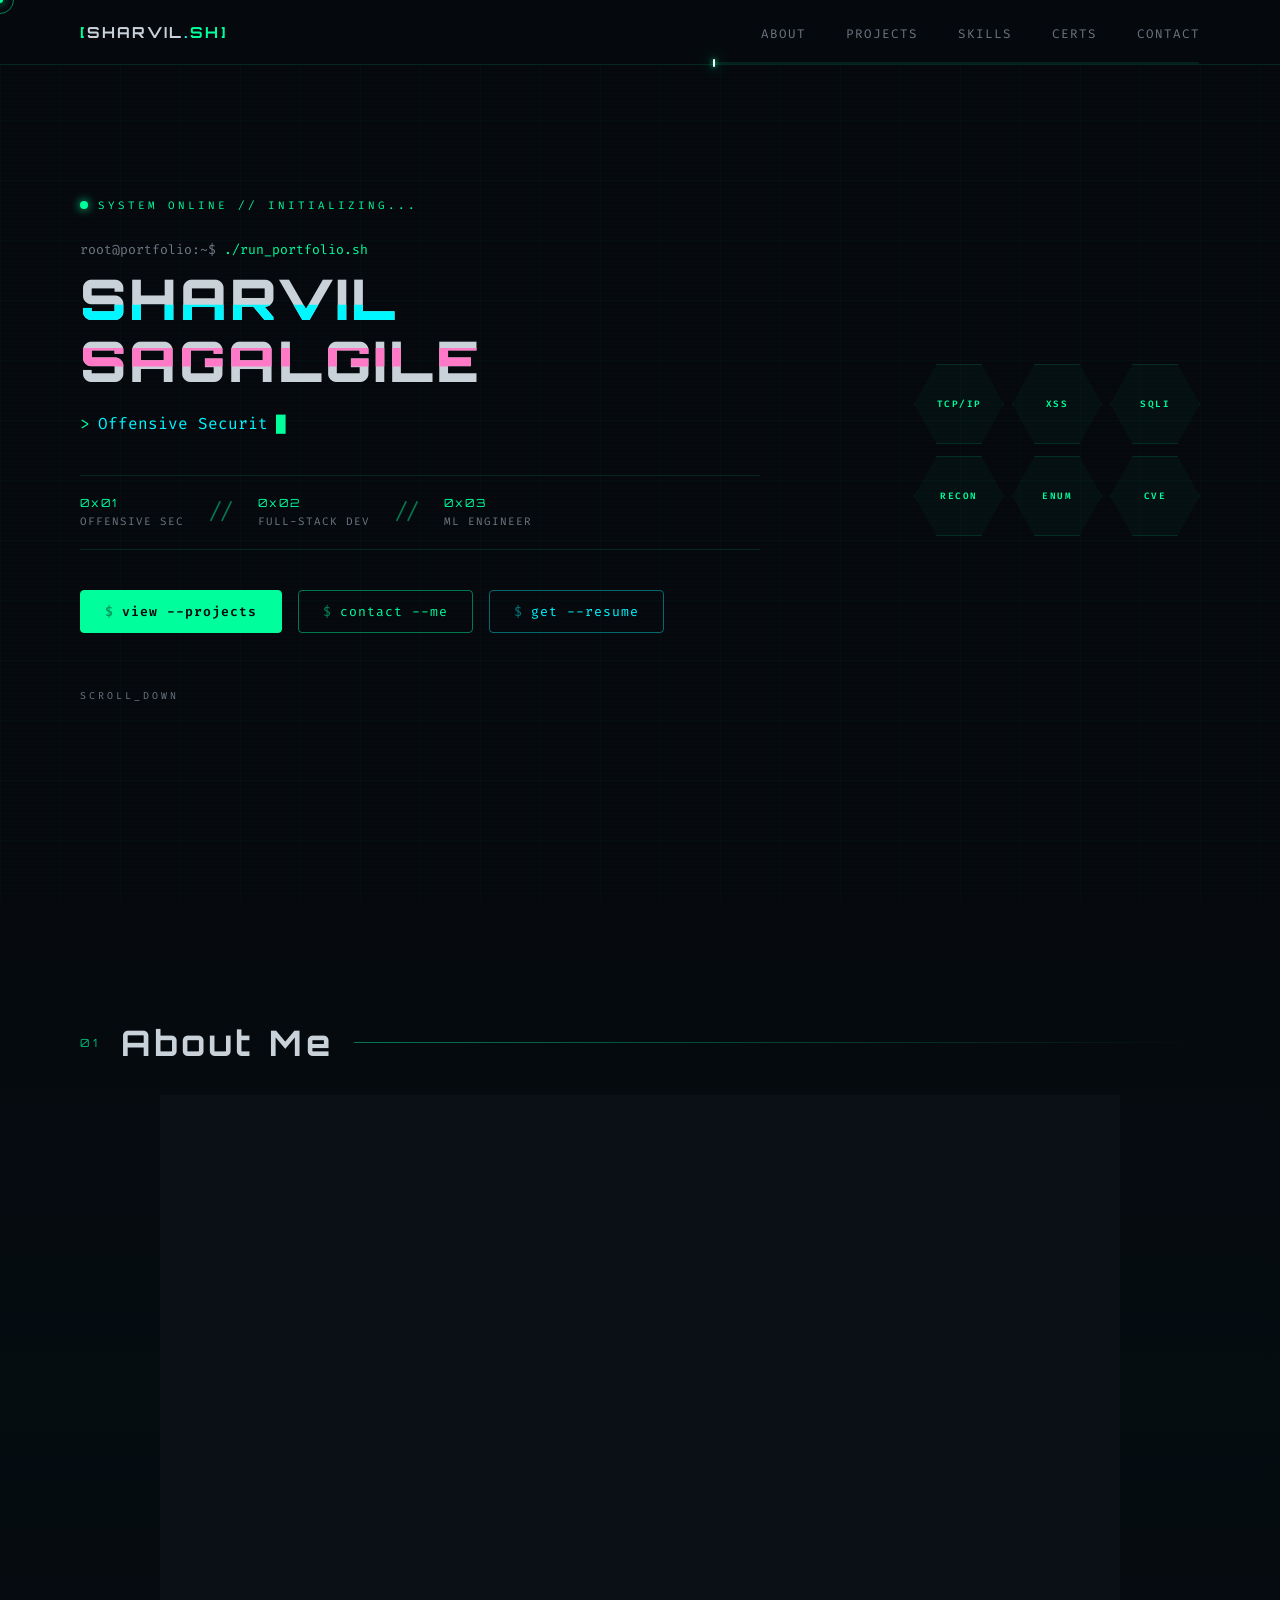
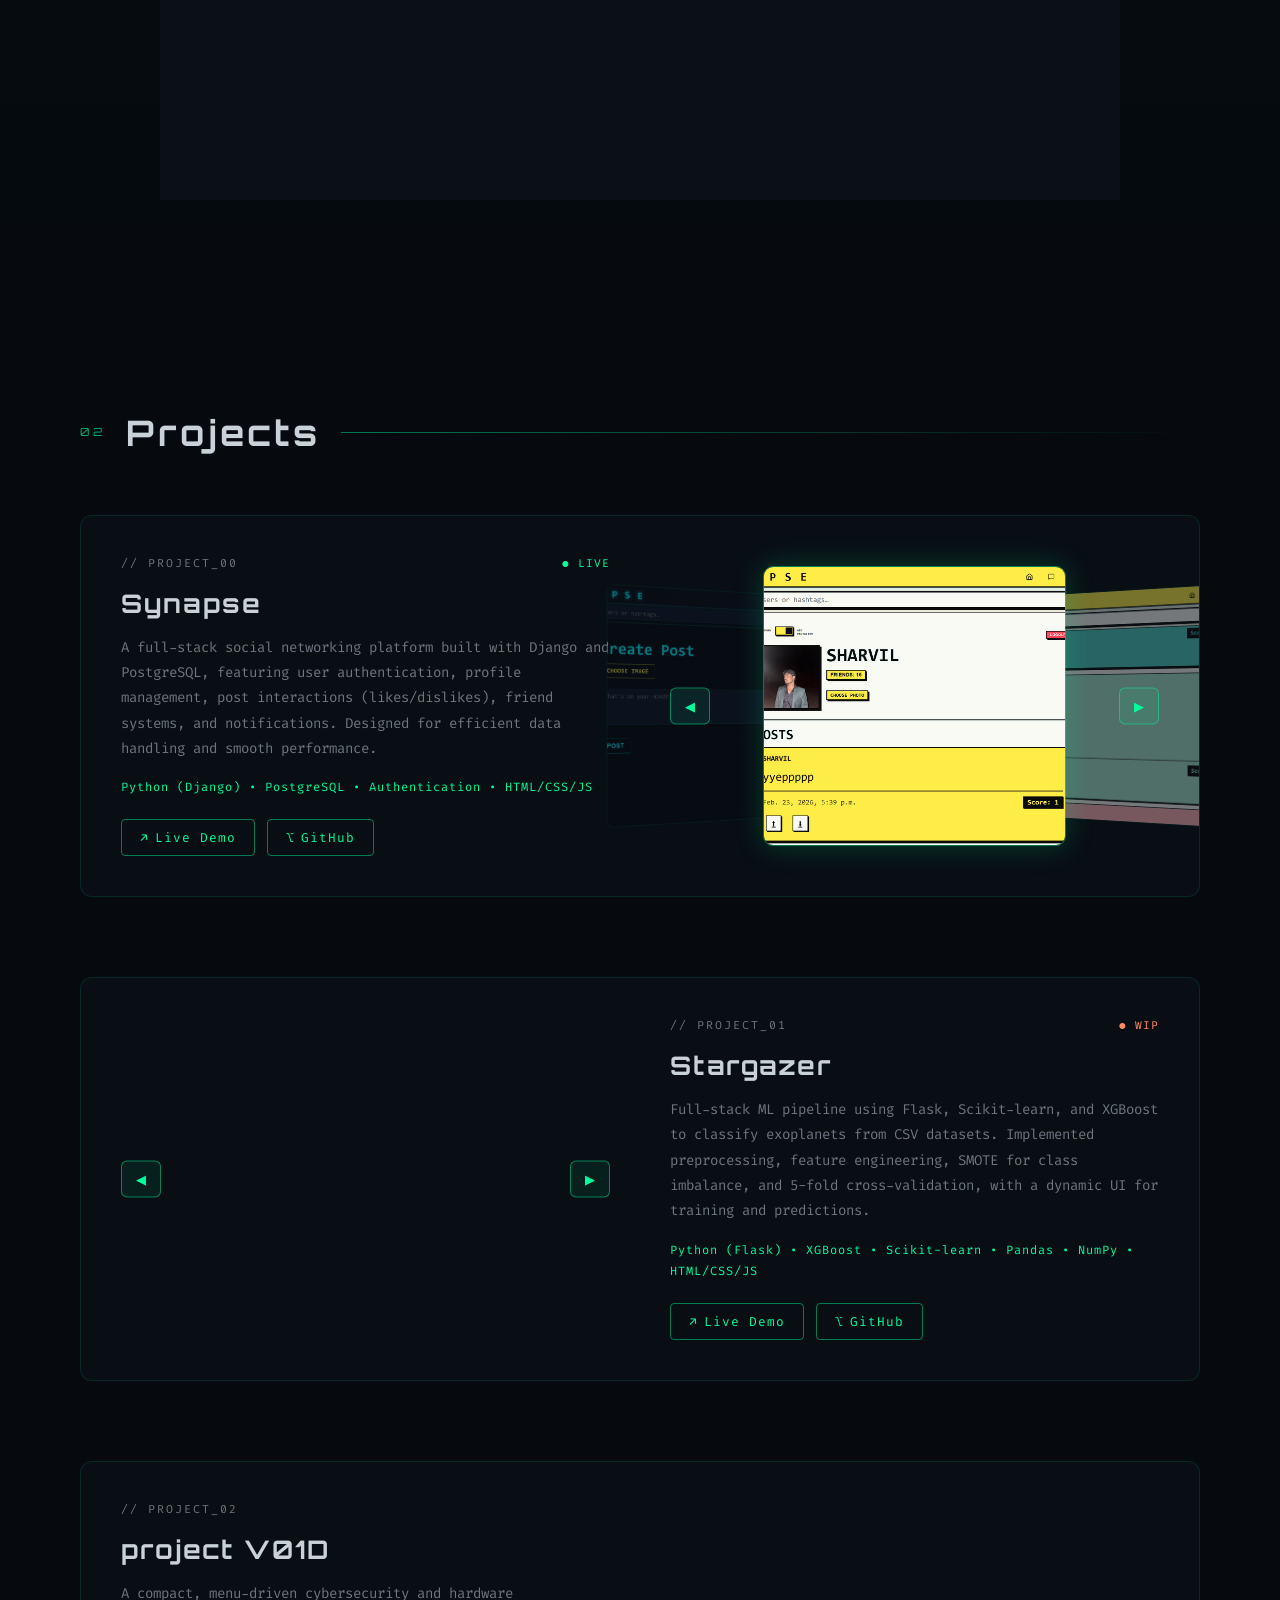
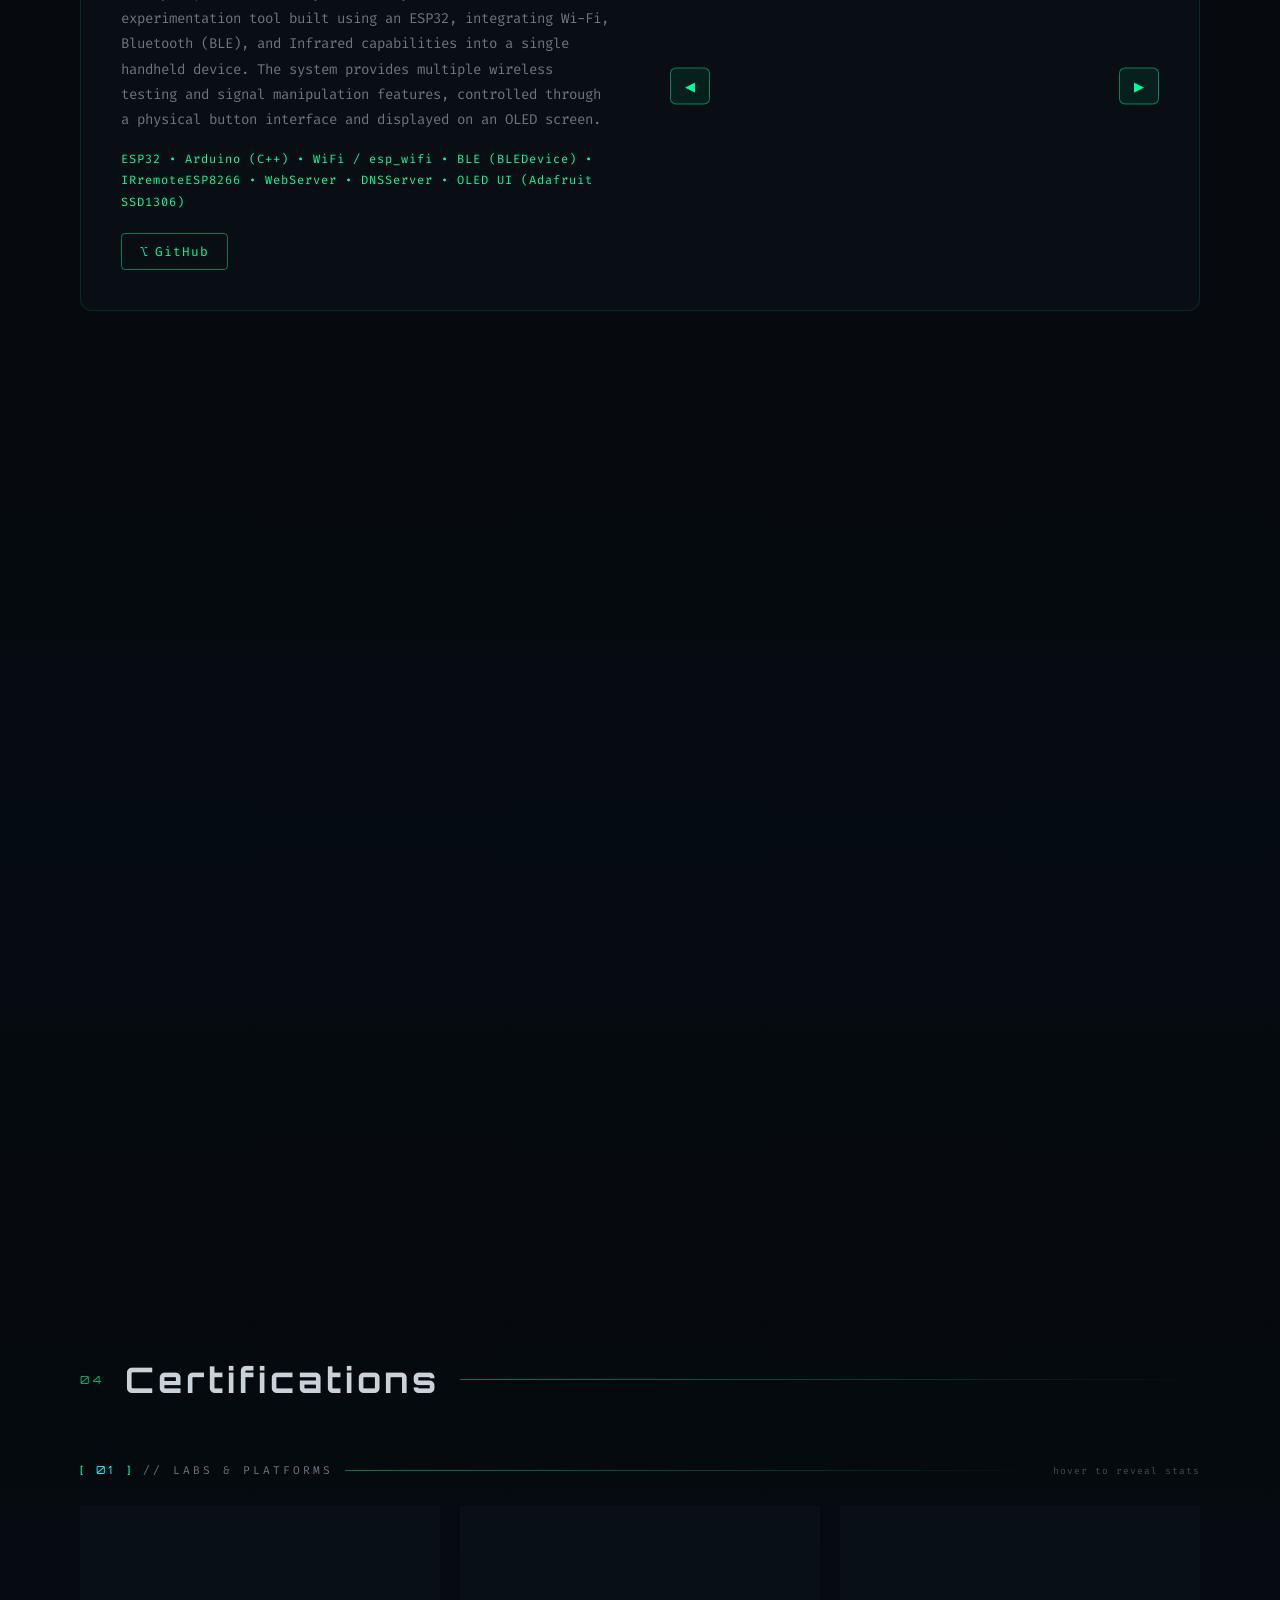
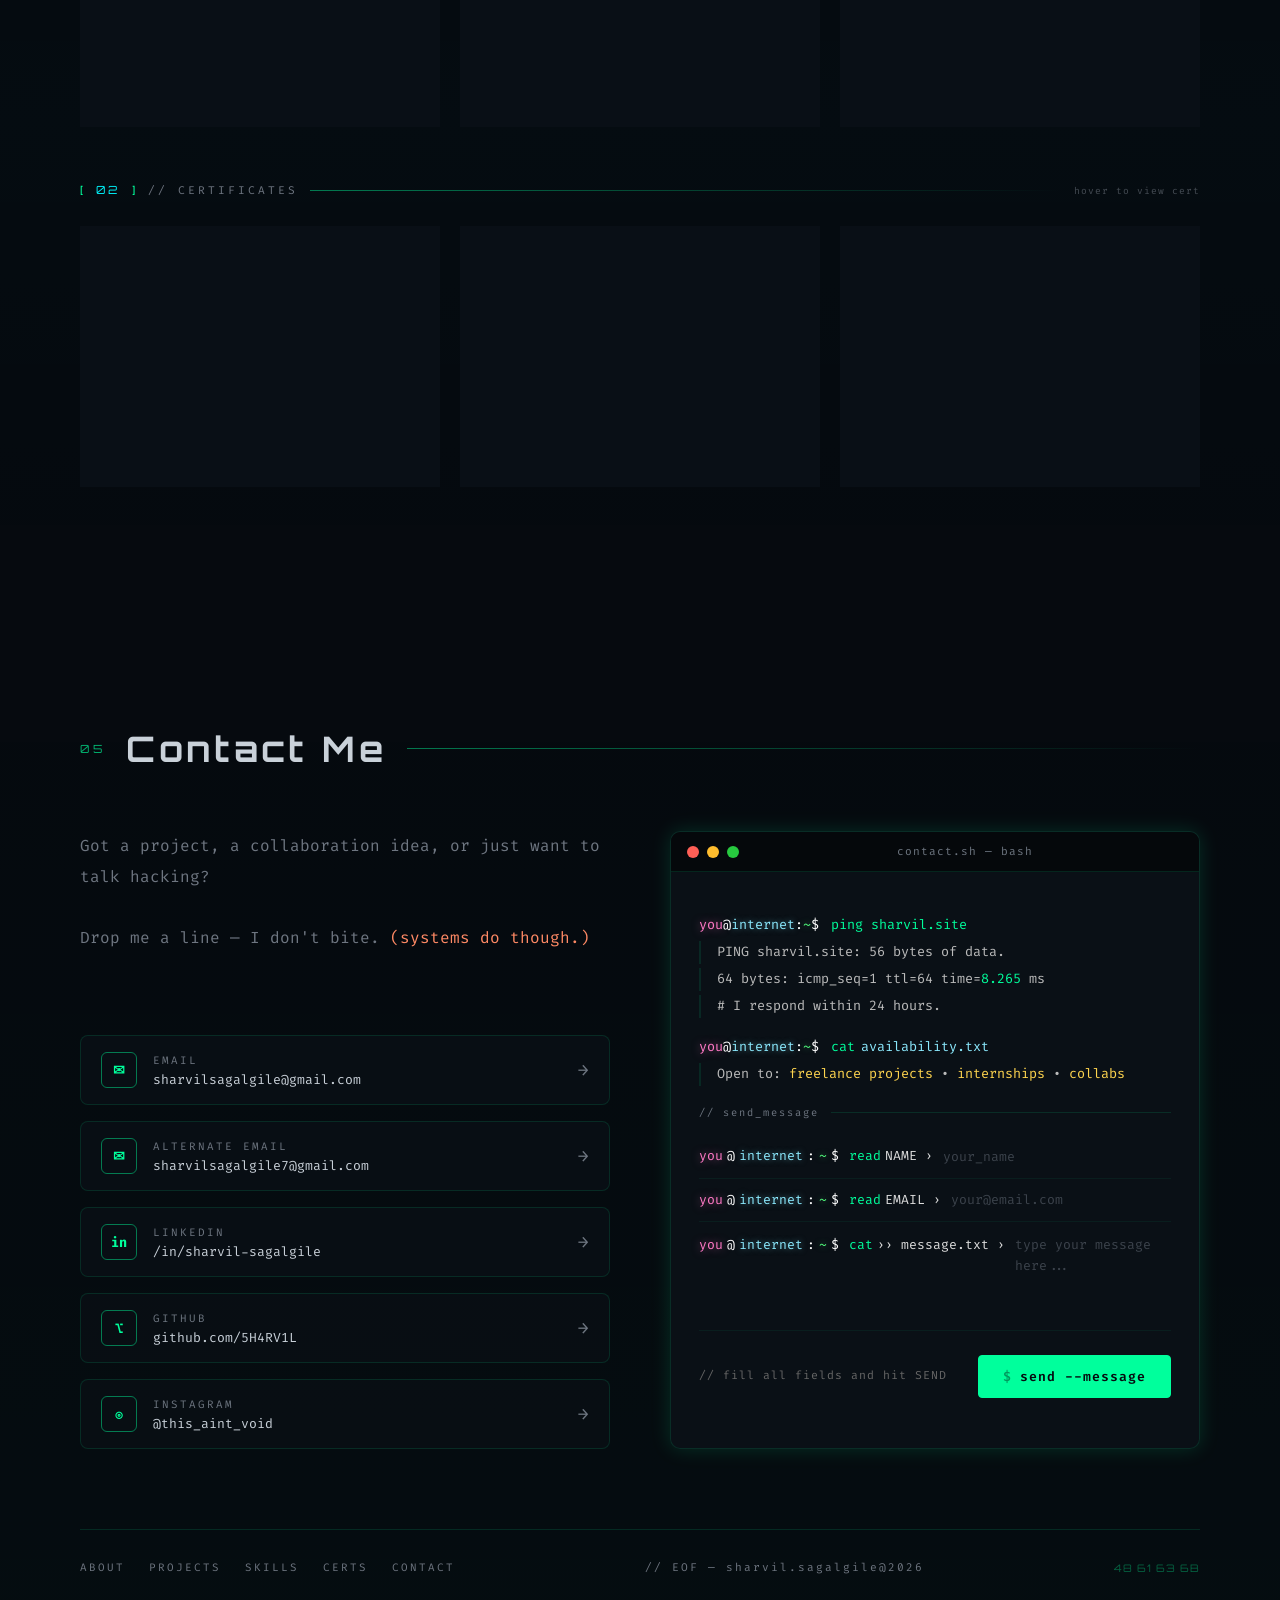
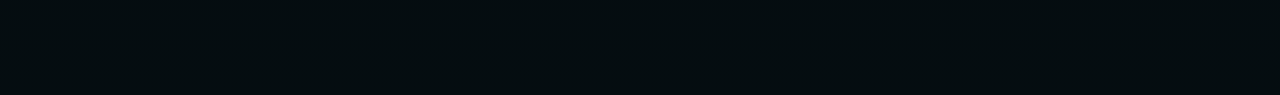
==== portfolio.html @ a2c585f7 "Add files via upload" ====
<!DOCTYPE html>
<html lang="en">
<head>
    <meta charset="UTF-8">
    <meta name="viewport" content="width=device-width, initial-scale=1.0">

    <!-- SEO -->
    <title>Sharvil Sagalgile | Offensive Security & Full-Stack Developer</title>
    <meta name="description" content="Sharvil Sagalgile — offensive security learner, full-stack developer and ML engineer. Open to freelance projects, internships and collaborations.">

    <!-- Open Graph -->
    <meta property="og:type"        content="website">
    <meta property="og:url"         content="https://sharvil.site/">
    <meta property="og:title"       content="Sharvil Sagalgile | Offensive Security & Full-Stack Developer">
    <meta property="og:description" content="Sharvil Sagalgile — offensive security learner, full-stack developer and ML engineer. Open to freelance projects, internships and collaborations.">
    <meta property="og:image"       content="https://sharvil.site/og-preview.png">

    <!-- Twitter Card -->
    <meta name="twitter:card"        content="summary_large_image">
    <meta name="twitter:title"       content="Sharvil Sagalgile | Offensive Security & Full-Stack Developer">
    <meta name="twitter:description" content="Offensive security learner, full-stack developer and ML engineer.">
    <meta name="twitter:image"       content="https://sharvil.site/og-preview.png">

    <!-- Favicon -->
    <link rel="icon" type="image/svg+xml" href="data:image/svg+xml,%3Csvg xmlns='http://www.w3.org/2000/svg' viewBox='0 0 32 32'%3E%3Crect width='32' height='32' rx='5' fill='%23060a0f'/%3E%3Ctext x='3' y='23' font-family='monospace' font-size='18' fill='%2300ff9c'%3E%3E_%3C/text%3E%3C/svg%3E">

    <link rel="preconnect" href="https://fonts.googleapis.com">
    <link rel="preconnect" href="https://fonts.gstatic.com" crossorigin>
    <link href="https://fonts.googleapis.com/css2?family=Fira+Code:wght@300;400;500;600;700&family=Share+Tech+Mono&family=Orbitron:wght@400;700;900&display=swap" rel="stylesheet">
    <link rel="stylesheet" href="style.css">
    <script src="main.js" defer></script>
</head>
<body>

    <div class="scanlines"></div>
    <canvas id="matrix-canvas"></canvas>
    <div class="cursor-dot"></div>
    <div class="cursor-ring"></div>

    <!-- Back to top -->
    <button class="back-to-top" id="back-to-top" aria-label="Back to top">↑</button>

    <!-- Hex tooltip overlay -->
    <div class="hex-tooltip" id="hex-tooltip">
        <span class="ht-label" id="ht-label"></span>
        <span class="ht-desc"  id="ht-desc"></span>
    </div>

    <nav id="navbar">
        <div class="nav-inner">
            <a href="#home" class="logo">
                <span class="logo-bracket">[</span>
                <span class="logo-name">SHARVIL</span>
                <span class="logo-dot">.</span>
                <span class="logo-surname">SH</span>
                <span class="logo-bracket">]</span>
            </a>
            <button class="burger" id="burger" aria-label="Menu">
                <span></span><span></span><span></span>
            </button>
            <ul class="nav-links" id="nav-links">
                <li><a href="#about"    data-text="About"    data-section="about">About</a></li>
                <li><a href="#projects" data-text="Projects" data-section="projects">Projects</a></li>
                <li><a href="#skills"   data-text="Skills"   data-section="skills">Skills</a></li>
                <li><a href="#certs"    data-text="Certs"    data-section="certs">Certs</a></li>
                <li><a href="#contact"  data-text="Contact"  data-section="contact">Contact</a></li>
            </ul>
        </div>
        <div class="nav-progress" id="nav-progress">
            <div class="nav-progress-fill" id="nav-progress-fill"></div>
        </div>
    </nav>

    <section id="home">
        <div class="hero-content">

            <div class="hero-status">
                <span class="status-dot"></span>
                <span class="status-text">SYSTEM ONLINE // INITIALIZING...</span>
            </div>

            <div class="hero-title-wrapper">
                <p class="hero-pre">root@portfolio:~$ <span class="typed-cmd" id="typed-cmd"></span></p>
                <h1 class="hero-name glitch" data-text="SHARVIL SAGALGILE">SHARVIL SAGALGILE</h1>
                <div class="hero-roles">
                    <span class="role-prefix">></span>
                    <span class="role-text" id="role-text"></span>
                    <span class="role-cursor">█</span>
                </div>
            </div>

            <div class="hero-stats">
                <div class="stat">
                    <span class="stat-val">0x01</span>
                    <span class="stat-label">Offensive Sec</span>
                </div>
                <div class="stat-sep">//</div>
                <div class="stat">
                    <span class="stat-val">0x02</span>
                    <span class="stat-label">Full-Stack Dev</span>
                </div>
                <div class="stat-sep">//</div>
                <div class="stat">
                    <span class="stat-val">0x03</span>
                    <span class="stat-label">ML Engineer</span>
                </div>
            </div>

            <div class="hero-cta">
                <a href="#projects" class="btn-primary">
                    <span class="btn-prefix">$</span> view --projects
                </a>
                <a href="#contact" class="btn-secondary">
                    <span class="btn-prefix">$</span> contact --me
                </a>
                <a href="./sharvil_resume.pdf" download class="btn-download" aria-label="Download Resume">
                    <span class="btn-prefix">$</span> get --resume
                </a>
            </div>

            <div class="hero-scroll">
                <span>scroll_down</span>
                <div class="scroll-line"></div>
            </div>
        </div>

        <div class="hex-decoration">
            <div class="hex-item h1" data-hex="h1"><span>TCP/IP</span></div>
            <div class="hex-item h2" data-hex="h2"><span>XSS</span></div>
            <div class="hex-item h3" data-hex="h3"><span>SQLi</span></div>
            <div class="hex-item h4" data-hex="h4"><span>RECON</span></div>
            <div class="hex-item h5" data-hex="h5"><span>ENUM</span></div>
            <div class="hex-item h6" data-hex="h6"><span>CVE</span></div>
        </div>
    </section>

    <section id="about">
        <div class="section-header">
            <span class="section-num">01</span>
            <h2>About Me</h2>
            <div class="section-line"></div>
        </div>

        <div class="terminal">
            <div class="terminal-header">
                <span class="dot red"></span>
                <span class="dot yellow"></span>
                <span class="dot green"></span>
                <span class="terminal-title">sharvil@portfolio — bash — 80x24</span>
            </div>

            <div class="terminal-body">

                <div class="t-line">
                    <span class="prompt"><span class="user">sharvil</span><span class="at">@</span><span class="host">portfolio</span><span class="colon">:</span><span class="path">~</span><span class="symbol">$</span></span>
                    <span class="cmd">whoami</span>
                </div>
                <p class="output">
                    <span class="accent">Offensive security student</span> •
                    <span class="accent">Pentesting learner</span> •
                    <span class="accent">Freelance developer</span>
                </p>

                <div class="t-line">
                    <span class="prompt"><span class="user">sharvil</span><span class="at">@</span><span class="host">portfolio</span><span class="colon">:</span><span class="path">~</span><span class="symbol">$</span></span>
                    <span class="cmd">cat</span> <span class="file">mindset.txt</span>
                </div>
                <p class="output">
                    I don't just build systems — I <span class="accent">break them down</span> to understand how they really work.
                    <span class="dim">What runs underneath, what fails, and what can be exploited.</span>
                </p>

                <div class="t-line">
                    <span class="prompt"><span class="user">sharvil</span><span class="at">@</span><span class="host">portfolio</span><span class="colon">:</span><span class="path">~</span><span class="symbol">$</span></span>
                    <span class="cmd">cat</span> <span class="file">work.log</span>
                </div>
                <p class="output">
                    Built <span class="accent">full-stack apps</span> with Django &amp; PostgreSQL.<br>
                    Designed <span class="accent">ML pipelines</span> using XGBoost &amp; Scikit-learn.<br>
                    Created <span class="accent">real-world websites</span> for freelance use.
                </p>

                <div class="t-line">
                    <span class="prompt"><span class="user">sharvil</span><span class="at">@</span><span class="host">portfolio</span><span class="colon">:</span><span class="path">~</span><span class="symbol">$</span></span>
                    <span class="cmd">cat</span> <span class="file">security_journey.txt</span>
                </div>
                <p class="output">
                    Exploring <span class="accent">networking</span>, <span class="accent">recon</span>, and <span class="accent">vulnerabilities</span>.<br>
                    Learning how attackers think and how to <span class="warn">stay one step ahead</span>.
                </p>

                <div class="t-line">
                    <span class="prompt"><span class="user">sharvil</span><span class="at">@</span><span class="host">portfolio</span><span class="colon">:</span><span class="path">~</span><span class="symbol">$</span></span>
                    <span class="cmd">echo</span> $goal
                </div>
                <p class="output">
                    <span class="success">Become a penetration tester</span> and build systems that are <span class="accent">hard to break</span>.
                </p>

                <div class="t-line">
                    <span class="prompt"><span class="user">sharvil</span><span class="at">@</span><span class="host">portfolio</span><span class="colon">:</span><span class="path">~</span><span class="symbol">$</span></span>
                    <span class="cmd">echo</span> $status
                </div>
                <p class="output">
                    <span class="accent">Building</span> •
                    <span class="warn">Breaking</span> •
                    <span class="success">Learning</span> •
                    <span class="accent">Repeating</span>
                </p>

                <div class="t-line">
                    <span class="prompt"><span class="user">sharvil</span><span class="at">@</span><span class="host">portfolio</span><span class="colon">:</span><span class="path">~</span><span class="symbol">$</span></span>
                    <span class="cursor">█</span>
                </div>

            </div>
        </div>
    </section>

    <section id="projects">
        <div class="section-header">
            <span class="section-num">02</span>
            <h2>Projects</h2>
            <div class="section-line"></div>
        </div>

        <div class="projects-container">

            <div class="project-card" data-index="00">
                <div class="project-text">
                    <div class="project-meta">
                        <span class="project-id">// PROJECT_00</span>
                        <span class="project-status online">● LIVE</span>
                    </div>
                    <h3>Synapse</h3>
                    <p>A full-stack social networking platform built with Django and PostgreSQL, featuring user authentication, profile management, post interactions (likes/dislikes), friend systems, and notifications. Designed for efficient data handling and smooth performance.</p>
                    <p class="tech">Python (Django) • PostgreSQL • Authentication • HTML/CSS/JS</p>
                    <div class="buttons">
                        <a href="https://synapse-app.herokuapp.com/" target="_blank" rel="noopener">
                            <span>↗</span> Live Demo
                        </a>
                        <a href="https://github.com/5H4RV1L/synapse" target="_blank" rel="noopener">
                            <span>⌥</span> GitHub
                        </a>
                    </div>
                </div>

                <div class="project-preview">
                    <div class="carousel-container">
                        <div class="carousel">
                            <div class="card"><img src="synapse/pr.png"  alt="Synapse profile"></div>
                            <div class="card"><img src="synapse/fd.png"  alt="Synapse feed"    loading="lazy"></div>
                            <div class="card"><img src="synapse/sr.png"  alt="Synapse search"  loading="lazy"></div>
                            <div class="card"><img src="synapse/gc.png"  alt="Synapse groups"  loading="lazy"></div>
                            <div class="card"><img src="synapse/cp.png"  alt="Synapse chat"    loading="lazy"></div>
                            <div class="card"><img src="synapse/dpr.png" alt="Synapse dark profile" loading="lazy"></div>
                            <div class="card"><img src="synapse/dfd.png" alt="Synapse dark feed"    loading="lazy"></div>
                            <div class="card"><img src="synapse/dsr.png" alt="Synapse dark search"  loading="lazy"></div>
                            <div class="card"><img src="synapse/dgc.png" alt="Synapse dark groups"  loading="lazy"></div>
                            <div class="card"><img src="synapse/dcp.png" alt="Synapse dark chat"    loading="lazy"></div>
                        </div>
                        <div class="controls">
                            <button class="prevBtn" aria-label="Previous">◀</button>
                            <button class="nextBtn" aria-label="Next">▶</button>
                        </div>
                    </div>
                </div>
            </div>

            <div class="project-card reverse" data-index="01">
                <div class="project-text">
                    <div class="project-meta">
                        <span class="project-id">// PROJECT_01</span>
                        <span class="project-status wip">● WIP</span>
                    </div>
                    <h3>Stargazer</h3>
                    <p>Full-stack ML pipeline using Flask, Scikit-learn, and XGBoost to classify exoplanets from CSV datasets. Implemented preprocessing, feature engineering, SMOTE for class imbalance, and 5-fold cross-validation, with a dynamic UI for training and predictions.</p>
                    <p class="tech">Python (Flask) • XGBoost • Scikit-learn • Pandas • NumPy • HTML/CSS/JS</p>
                    <div class="buttons">
                        <a href="https://stargazer.sharvil.site/" target="_blank" rel="noopener">
                            <span>↗</span> Live Demo
                        </a>
                        <a href="https://github.com/5H4RV1L/stargazer" target="_blank" rel="noopener">
                            <span>⌥</span> GitHub
                        </a>
                    </div>
                </div>

                <div class="project-preview">
                    <div class="carousel-container">
                        <div class="carousel">
                            <div class="card"><img src="stargazer/hm.png" alt="Stargazer screen 1"></div>
                            <div class="card"><img src="stargazer/fu.png" alt="Stargazer screen 2" loading="lazy"></div>
                            <div class="card"><img src="stargazer/tr.png" alt="Stargazer screen 3" loading="lazy"></div>
                            <div class="card"><img src="stargazer/pd.png" alt="Stargazer screen 4" loading="lazy"></div>
                            <div class="card"><img src="stargazer/gd.png" alt="Stargazer screen 5" loading="lazy"></div>
                            <div class="card"><img src="stargazer/fp.png" alt="Stargazer screen 6" loading="lazy"></div>
                            <div class="card"><img src="stargazer/cn.png" alt="Stargazer screen 7" loading="lazy"></div>
                        </div>
                        <div class="controls">
                            <button class="prevBtn" aria-label="Previous">◀</button>
                            <button class="nextBtn" aria-label="Next">▶</button>
                        </div>
                    </div>
                </div>
            </div>

            <div class="project-card" data-index="02">
                <div class="project-text">
                    <div class="project-meta">
                        <span class="project-id">// PROJECT_02</span>
                        <span class="project-status online"></span>
                    </div>
                    <h3>project V01D</h3>
                    <p>A compact, menu-driven cybersecurity and hardware experimentation tool built using an ESP32, integrating Wi-Fi, Bluetooth (BLE), and Infrared capabilities into a single handheld device. The system provides multiple wireless testing and signal manipulation features, controlled through a physical button interface and displayed on an OLED screen.</p>
                    <p class="tech">ESP32 • Arduino (C++) • WiFi / esp_wifi • BLE (BLEDevice) • IRremoteESP8266 • WebServer • DNSServer • OLED UI (Adafruit SSD1306)</p>
                    <div class="buttons">
                        
                        <a href="https://github.com/5H4RV1L/project_V01D" target="_blank" rel="noopener">
                            <span>⌥</span> GitHub
                        </a>
                    </div>
                </div>

                <div class="project-preview">
                    <div class="carousel-container">
                        <div class="carousel">
                            <div class="card"><img src="v01d/fr.jpg"  alt="V01D front"></div>
                            <div class="card"><img src="v01d/fd.png"  alt="V01D menu"    loading="lazy"></div>
    
                        </div>
                        <div class="controls">
                            <button class="prevBtn" aria-label="Previous">◀</button>
                            <button class="nextBtn" aria-label="Next">▶</button>
                        </div>
                    </div>
                </div>
            </div>

        </div>
    </section>

    <section id="skills">
        <div class="section-header">
            <span class="section-num">03</span>
            <h2>Skills</h2>
            <div class="section-line"></div>
        </div>

        <div class="skills-wrapper">

            <div class="skill-bars">
                <div class="skill-group-label">// OFFENSIVE SECURITY</div>
                <div class="skill-bar-item">
                    <span class="sb-name">Network Recon</span>
                    <div class="sb-track"><div class="sb-fill" data-pct="72"></div></div>
                    <span class="sb-pct">72%</span>
                </div>
                <div class="skill-bar-item">
                    <span class="sb-name">Web Vulnerabilities</span>
                    <div class="sb-track"><div class="sb-fill" data-pct="65"></div></div>
                    <span class="sb-pct">65%</span>
                </div>
                <div class="skill-bar-item">
                    <span class="sb-name">Pentesting</span>
                    <div class="sb-track"><div class="sb-fill" data-pct="55"></div></div>
                    <span class="sb-pct">55%</span>
                </div>

                <div class="skill-group-label">// WEB DEVELOPMENT</div>
                <div class="skill-bar-item">
                    <span class="sb-name">Python / Django</span>
                    <div class="sb-track"><div class="sb-fill sb-web" data-pct="88"></div></div>
                    <span class="sb-pct">88%</span>
                </div>
                <div class="skill-bar-item">
                    <span class="sb-name">HTML / CSS / JS</span>
                    <div class="sb-track"><div class="sb-fill sb-web" data-pct="85"></div></div>
                    <span class="sb-pct">85%</span>
                </div>
                <div class="skill-bar-item">
                    <span class="sb-name">Flask / Node.js</span>
                    <div class="sb-track"><div class="sb-fill sb-web" data-pct="75"></div></div>
                    <span class="sb-pct">75%</span>
                </div>

                <div class="skill-group-label">// MACHINE LEARNING</div>
                <div class="skill-bar-item">
                    <span class="sb-name">Scikit-learn / XGBoost</span>
                    <div class="sb-track"><div class="sb-fill sb-ml" data-pct="78"></div></div>
                    <span class="sb-pct">78%</span>
                </div>
                <div class="skill-bar-item">
                    <span class="sb-name">Pandas / NumPy</span>
                    <div class="sb-track"><div class="sb-fill sb-ml" data-pct="82"></div></div>
                    <span class="sb-pct">82%</span>
                </div>
            </div>

            <div class="tool-grid">
                <div class="tool-card" data-cat="sec">
                    <div class="tool-icon tool-icon-text">[SEC]</div>
                    <div class="tool-name">Cybersecurity</div>
                    <div class="tool-tags">
                        <span>Networking</span><span>Recon</span><span>XSS</span><span>SQLi</span><span>BurpSuite</span>
                    </div>
                </div>
                <div class="tool-card" data-cat="dev">
                    <div class="tool-icon tool-icon-text">[DEV]</div>
                    <div class="tool-name">Languages</div>
                    <div class="tool-tags">
                        <span>Python</span><span>JavaScript</span><span>Java</span><span>Bash</span>
                    </div>
                </div>
                <div class="tool-card" data-cat="dev">
                    <div class="tool-icon tool-icon-text">[WEB]</div>
                    <div class="tool-name">Web & Backend</div>
                    <div class="tool-tags">
                        <span>Django</span><span>Flask</span><span>Node.js</span><span>REST API</span>
                    </div>
                </div>
                <div class="tool-card" data-cat="data">
                    <div class="tool-icon tool-icon-text">[DB]</div>
                    <div class="tool-name">Databases</div>
                    <div class="tool-tags">
                        <span>PostgreSQL</span><span>SQL</span>
                    </div>
                </div>
                <div class="tool-card" data-cat="ml">
                    <div class="tool-icon tool-icon-text">[ML]</div>
                    <div class="tool-name">Machine Learning</div>
                    <div class="tool-tags">
                        <span>Scikit-learn</span><span>XGBoost</span><span>SMOTE</span>
                    </div>
                </div>
                <div class="tool-card" data-cat="focus">
                    <div class="tool-icon tool-icon-text">[FCS]</div>
                    <div class="tool-name">Core Focus</div>
                    <div class="tool-tags">
                        <span>Offensive Sec</span><span>Backend</span><span>Freelance</span>
                    </div>
                </div>
            </div>

        </div>
    </section>

    <!-- ===== CERTIFICATIONS ===== -->
    <section id="certs">
        <div class="section-header">
            <span class="section-num">04</span>
            <h2>Certifications</h2>
            <div class="section-line"></div>
        </div>

        <!-- ── SUBSECTION: LABS ── -->
        <div class="certs-subsection-header">
            <span class="css-bracket">[</span>
            <span class="css-label">01</span>
            <span class="css-bracket">]</span>
            <span class="css-title">// LABS &amp; PLATFORMS</span>
            <div class="css-line"></div>
            <span class="css-hint">hover to reveal stats</span>
        </div>

        <div class="lab-cards-grid">

            <!-- TryHackMe -->
            <div class="lab-flip-card">
                <div class="lab-flip-inner">
                    <!-- FRONT -->
                    <div class="lab-front thm-card">
                        <div class="lab-logo-area">
                            <svg class="lab-svg" viewBox="0 0 48 48" fill="none" xmlns="http://www.w3.org/2000/svg">
                                <circle cx="24" cy="24" r="22" stroke="#88cc14" stroke-width="2" fill="none" opacity="0.3"/>
                                <text x="50%" y="55%" dominant-baseline="middle" text-anchor="middle" font-size="13" font-family="monospace" fill="#88cc14" font-weight="700">THM</text>
                            </svg>
                        </div>
                        <div class="lab-name">TryHackMe</div>
                        <div class="lab-url">tryhackme.com/p/5H4RV1L</div>
                        <div class="lab-status active">● ACTIVE</div>
                        <div class="lab-flip-hint">// hover for stats</div>
                    </div>
                    <!-- BACK -->
                    <div class="lab-back thm-back">
                        <div class="lab-back-title">TryHackMe</div>
                        <div class="lab-back-stats">
                            <div class="lb-stat">
                                <span class="lb-val" id="thm-rooms">--</span>
                                <span class="lb-label">Rooms Done</span>
                            </div>
                            <div class="lb-stat">
                                <span class="lb-val" id="thm-rank">Top --</span>
                                <span class="lb-label">Global Rank</span>
                            </div>
                            <div class="lb-stat">
                                <span class="lb-val" id="thm-streak">--d</span>
                                <span class="lb-label">Streak</span>
                            </div>
                        </div>
                        <a href="https://tryhackme.com/p/5H4RV1L" target="_blank" rel="noopener" class="lab-back-link">↗ View Profile</a>
                    </div>
                </div>
            </div>

            <!-- HackTheBox -->
            <div class="lab-flip-card">
                <div class="lab-flip-inner">
                    <div class="lab-front htb-card">
                        <div class="lab-logo-area">
                            <svg class="lab-svg" viewBox="0 0 48 48" fill="none" xmlns="http://www.w3.org/2000/svg">
                                <polygon points="24,4 44,16 44,32 24,44 4,32 4,16" stroke="#9fef00" stroke-width="2" fill="none" opacity="0.3"/>
                                <text x="50%" y="55%" dominant-baseline="middle" text-anchor="middle" font-size="10" font-family="monospace" fill="#9fef00" font-weight="700">HTB</text>
                            </svg>
                        </div>
                        <div class="lab-name">HackTheBox</div>
                        <div class="lab-url">app.hackthebox.com/profile/5H4RV1L</div>
                        <div class="lab-status active">● ACTIVE</div>
                        <div class="lab-flip-hint">// hover for stats</div>
                    </div>
                    <div class="lab-back htb-back">
                        <div class="lab-back-title">HackTheBox</div>
                        <div class="lab-back-stats">
                            <div class="lb-stat">
                                <span class="lb-val" id="htb-machines">--</span>
                                <span class="lb-label">Machines</span>
                            </div>
                            <div class="lb-stat">
                                <span class="lb-val" id="htb-rank">--</span>
                                <span class="lb-label">Rank</span>
                            </div>
                            <div class="lb-stat">
                                <span class="lb-val" id="htb-pts">--</span>
                                <span class="lb-label">Points</span>
                            </div>
                        </div>
                        <a href="https://profile.hackthebox.com/profile/019d3ba8-0c61-715c-96a6-cebbb1a78733" target="_blank" rel="noopener" class="lab-back-link">↗ View Profile</a>
                    </div>
                </div>
            </div>

            <!-- PortSwigger -->
            <div class="lab-flip-card">
                <div class="lab-flip-inner">
                    <div class="lab-front ps-card">
                        <div class="lab-logo-area">
                            <svg class="lab-svg" viewBox="0 0 48 48" fill="none" xmlns="http://www.w3.org/2000/svg">
                                <rect x="6" y="6" width="36" height="36" rx="4" stroke="#ff6633" stroke-width="2" fill="none" opacity="0.3"/>
                                <text x="50%" y="55%" dominant-baseline="middle" text-anchor="middle" font-size="9.5" font-family="monospace" fill="#ff6633" font-weight="700">BSCP</text>
                            </svg>
                        </div>
                        <div class="lab-name">PortSwigger</div>
                        <div class="lab-url">portswigger.net/web-security</div>
                        <div class="lab-status learning">● LEARNING</div>
                        <div class="lab-flip-hint">// hover for stats</div>
                    </div>
                    <div class="lab-back ps-back">
                        <div class="lab-back-title">PortSwigger</div>
                        <div class="lab-back-stats">
                            <div class="lb-stat">
                                <span class="lb-val">--</span>
                                <span class="lb-label">Labs Done</span>
                            </div>
                            <div class="lb-stat">
                                <span class="lb-val">--</span>
                                <span class="lb-label">Topics</span>
                            </div>
                            <div class="lb-stat">
                                <span class="lb-val">--</span>
                                <span class="lb-label">Level</span>
                            </div>
                        </div>
                        <a href="https://portswigger.net/web-security" target="_blank" rel="noopener" class="lab-back-link">↗ Web Academy</a>
                    </div>
                </div>
            </div>

        </div>

        <!-- ── SUBSECTION: CERTIFICATES ── -->
        <div class="certs-subsection-header">
            <span class="css-bracket">[</span>
            <span class="css-label">02</span>
            <span class="css-bracket">]</span>
            <span class="css-title">// CERTIFICATES</span>
            <div class="css-line"></div>
            <span class="css-hint">hover to view cert</span>
        </div>

        <div class="cert-flip-grid">

            <!-- Full Stack Dev — EARNED -->
            <div class="cert-flip-card">
                <div class="cert-flip-inner">
                    <!-- FRONT -->
                    <div class="cert-flip-front cf-earned">
                        <div class="cfr-id">// CERT_00</div>
                        <div class="cfr-badge earned-badge">✓ EARNED</div>
                        <div class="cfr-abbr">FSD</div>
                        <div class="cfr-name">Full Stack Developer</div>
                        <div class="cfr-issuer">A2Z IT Hub Pvt. Ltd.</div>
                        <div class="cfr-tags">
                            <span>Web Dev</span><span>Full-Stack</span><span>Certified</span>
                        </div>
                        <div class="cfr-hint">// hover to view</div>
                    </div>
                    <!-- BACK — certificate mockup -->
                    <div class="cert-flip-back cf-earned-back">
                        <div class="cert-doc">
                            <div class="cert-doc-header">
                                <div class="cert-doc-logo">A2Z IT HUB</div>
                                <div class="cert-doc-sub">Pvt. Ltd.</div>
                            </div>
                            <div class="cert-doc-label">Certificate of Completion</div>
                            <div class="cert-doc-presents">This certifies that</div>
                            <div class="cert-doc-name">Sharvil Sagalgile</div>
                            <div class="cert-doc-course">has successfully completed the<br><strong>Full Stack Developer</strong> program</div>
                            <div class="cert-doc-footer">
                                <span class="cert-doc-seal">◈</span>
                                <span class="cert-doc-valid">Verified &amp; Issued</span>
                            </div>
                        </div>
                    </div>
                </div>
            </div>

            <!-- eJPT v2 — PURSUING -->
            <div class="cert-flip-card">
                <div class="cert-flip-inner">
                    <div class="cert-flip-front cf-pursuing">
                        <div class="cfr-id">// CERT_01</div>
                        <div class="cfr-badge pursuing-badge">● PURSUING</div>
                        <div class="cfr-abbr">eJPT<span class="cfr-abbr-v">v2</span></div>
                        <div class="cfr-name">Junior Penetration Tester</div>
                        <div class="cfr-issuer">INE Security (eLearnSecurity)</div>
                        <div class="cfr-tags">
                            <span>Pentesting</span><span>Networking</span><span>Web Attacks</span>
                        </div>
                        <div class="cfr-hint">// hover to preview</div>
                    </div>
                    <div class="cert-flip-back cf-pursuing-back">
                        <div class="cert-doc cert-doc-locked">
                            <div class="cert-doc-header">
                                <div class="cert-doc-logo" style="color:#ff8a65;">INE SECURITY</div>
                                <div class="cert-doc-sub">eLearnSecurity</div>
                            </div>
                            <div class="cert-doc-label" style="color:#ff8a65;">eJPT v2 Certification</div>
                            <div class="cert-doc-presents">Candidate</div>
                            <div class="cert-doc-name">Sharvil Sagalgile</div>
                            <div class="cert-doc-course">Junior Penetration Tester<br><span class="cert-lock-status">⏳ In Progress</span></div>
                            <div class="cert-doc-footer">
                                <span class="cert-doc-seal" style="color:#ff8a65;">◈</span>
                                <span class="cert-doc-valid" style="color:#ff8a65;">Pending Completion</span>
                            </div>
                        </div>
                    </div>
                </div>
            </div>

            <!-- ISC2 CC — PURSUING -->
            <div class="cert-flip-card">
                <div class="cert-flip-inner">
                    <div class="cert-flip-front cf-pursuing">
                        <div class="cfr-id">// CERT_02</div>
                        <div class="cfr-badge pursuing-badge">● PURSUING</div>
                        <div class="cfr-abbr">CC</div>
                        <div class="cfr-name">Certified in Cybersecurity</div>
                        <div class="cfr-issuer">ISC²</div>
                        <div class="cfr-tags">
                            <span>Security Principles</span><span>Network Sec</span><span>IAM</span>
                        </div>
                        <div class="cfr-hint">// hover to preview</div>
                    </div>
                    <div class="cert-flip-back cf-pursuing-back">
                        <div class="cert-doc cert-doc-locked">
                            <div class="cert-doc-header">
                                <div class="cert-doc-logo" style="color:#ff8a65;">ISC²</div>
                                <div class="cert-doc-sub">International Information System Security</div>
                            </div>
                            <div class="cert-doc-label" style="color:#ff8a65;">Certified in Cybersecurity</div>
                            <div class="cert-doc-presents">Candidate</div>
                            <div class="cert-doc-name">Sharvil Sagalgile</div>
                            <div class="cert-doc-course">CC — Entry-level Cybersecurity<br><span class="cert-lock-status">⏳ In Progress</span></div>
                            <div class="cert-doc-footer">
                                <span class="cert-doc-seal" style="color:#ff8a65;">◈</span>
                                <span class="cert-doc-valid" style="color:#ff8a65;">Pending Completion</span>
                            </div>
                        </div>
                    </div>
                </div>
            </div>

        </div>

    </section>

    <section id="contact">
        <div class="section-header">
            <span class="section-num">05</span>
            <h2>Contact Me</h2>
            <div class="section-line"></div>
        </div>

        <div class="contact-wrapper">

            <div class="contact-left">
                <p class="contact-intro">
                    Got a project, a collaboration idea, or just want to talk hacking?<br><br>
                    Drop me a line — I don't bite. <span class="accent">(systems do though.)</span>
                </p><br><br>

                <div class="contact-links">
                    <a href="mailto:sharvilsagalgile@gmail.com?subject=Portfolio%20Inquiry" class="contact-link">
                        <span class="cl-icon">✉</span>
                        <div>
                            <span class="cl-label">Email</span>
                            <span class="cl-val">sharvilsagalgile@gmail.com</span>
                        </div>
                        <span class="cl-arrow">→</span>
                    </a>
                    <a href="mailto:sharvilsagalgile7@gmail.com?subject=Portfolio%20Inquiry" class="contact-link">
                        <span class="cl-icon">✉</span>
                        <div>
                            <span class="cl-label">Alternate Email</span>
                            <span class="cl-val">sharvilsagalgile7@gmail.com</span>
                        </div>
                        <span class="cl-arrow">→</span>
                    </a>
                    <a href="https://www.linkedin.com/in/sharvil-sagalgile-b5a539286/" target="_blank" rel="noopener" class="contact-link">
                        <span class="cl-icon">in</span>
                        <div>
                            <span class="cl-label">LinkedIn</span>
                            <span class="cl-val">/in/sharvil-sagalgile</span>
                        </div>
                        <span class="cl-arrow">→</span>
                    </a>
                    <a href="https://github.com/5H4RV1L" target="_blank" rel="noopener" class="contact-link">
                        <span class="cl-icon">⌥</span>
                        <div>
                            <span class="cl-label">GitHub</span>
                            <span class="cl-val">github.com/5H4RV1L</span>
                        </div>
                        <span class="cl-arrow">→</span>
                    </a>
                    <a href="https://www.instagram.com/this_aint_void/" target="_blank" rel="noopener" class="contact-link">
                        <span class="cl-icon">◎</span>
                        <div>
                            <span class="cl-label">Instagram</span>
                            <span class="cl-val">@this_aint_void</span>
                        </div>
                        <span class="cl-arrow">→</span>
                    </a>
                </div>
            </div>

            <div class="contact-right">
                <div class="contact-terminal">
                    <div class="terminal-header">
                        <span class="dot red"></span>
                        <span class="dot yellow"></span>
                        <span class="dot green"></span>
                        <span class="terminal-title">contact.sh — bash</span>
                    </div>
                    <div class="terminal-body contact-body">

                        <!-- ── ping / availability block ── -->
                        <div class="t-line">
                            <span class="prompt"><span class="user">you</span><span class="at">@</span><span class="host">internet</span><span class="colon">:</span><span class="path">~</span><span class="symbol">$</span></span>
                            <span class="cmd">ping sharvil.site</span>
                        </div>
                        <p class="output">PING sharvil.site: 56 bytes of data.</p>
                        <p class="output success">64 bytes: icmp_seq=1 ttl=64 time=<span class="ping-time">--</span> ms</p>
                        <p class="output dim"># I respond within 24 hours.</p>
                        <div class="t-line">
                            <span class="prompt"><span class="user">you</span><span class="at">@</span><span class="host">internet</span><span class="colon">:</span><span class="path">~</span><span class="symbol">$</span></span>
                            <span class="cmd">cat</span> <span class="file">availability.txt</span>
                        </div>
                        <p class="output">Open to: <span class="accent">freelance projects</span> • <span class="accent">internships</span> • <span class="accent">collabs</span></p>

                        <!-- ── divider ── -->
                        <div class="terminal-divider"><span>// send_message</span></div>

                        <!-- ── merged form block ── -->
                        <div id="form-view">
                            <form id="contact-form" novalidate>
                                <div class="form-field">
                                    <label class="form-prompt" for="f-name">
                                        <span class="user">you</span><span class="at">@</span><span class="host">internet</span><span class="colon">:</span><span class="path">~</span><span class="symbol">$</span>
                                        <span class="cmd">read</span> NAME &rsaquo;
                                    </label>
                                    <input type="text" id="f-name" name="name" placeholder="your_name" autocomplete="off" spellcheck="false" required>
                                </div>
                                <div class="form-field">
                                    <label class="form-prompt" for="f-email">
                                        <span class="user">you</span><span class="at">@</span><span class="host">internet</span><span class="colon">:</span><span class="path">~</span><span class="symbol">$</span>
                                        <span class="cmd">read</span> EMAIL &rsaquo;
                                    </label>
                                    <input type="email" id="f-email" name="email" placeholder="your@email.com" autocomplete="off" spellcheck="false" required>
                                </div>
                                <div class="form-field form-field-msg">
                                    <label class="form-prompt form-prompt-top" for="f-msg">
                                        <span class="user">you</span><span class="at">@</span><span class="host">internet</span><span class="colon">:</span><span class="path">~</span><span class="symbol">$</span>
                                        <span class="cmd">cat</span> &rsaquo;&rsaquo; message.txt &rsaquo;
                                    </label>
                                    <textarea id="f-msg" name="message" placeholder="type your message here..." rows="4" spellcheck="false" required></textarea>
                                </div>
                                <div class="form-submit-row">
                                    <span class="dim form-hint">// fill all fields and hit SEND</span>
                                    <button type="submit" class="btn-primary form-send-btn">
                                        <span class="btn-prefix">$</span> send --message
                                    </button>
                                </div>
                                <div class="form-error" id="form-error" aria-live="polite"></div>
                            </form>
                        </div>

                        <div id="form-success" style="display:none;">
                            <div class="t-line">
                                <span class="prompt"><span class="user">you</span><span class="at">@</span><span class="host">internet</span><span class="colon">:</span><span class="path">~</span><span class="symbol">$</span></span>
                                <span class="cmd">./send_message.py</span>
                            </div>
                            <p class="output">Connecting to sharvil.site:443…</p>
                            <p class="output success">✓  Message queued successfully.</p>
                            <p class="output dim"># Response expected within 24 hours.</p>
                            <div class="t-line">
                                <span class="prompt"><span class="user">you</span><span class="at">@</span><span class="host">internet</span><span class="colon">:</span><span class="path">~</span><span class="symbol">$</span></span>
                                <span class="cursor">█</span>
                            </div>
                        </div>

                    </div>
                </div>
            </div>

        </div>

        <div class="contact-footer">
            <div class="cf-nav">
                <a href="#about">About</a>
                <a href="#projects">Projects</a>
                <a href="#skills">Skills</a>
                <a href="#certs">Certs</a>
                <a href="#contact">Contact</a>
            </div>
            <span class="cf-line">// EOF — sharvil.sagalgile@2026</span>
            <div class="cf-hex">
                <span>48 61 63 6B</span>
            </div>
        </div>
    </section>

</body>
</html>
---- style.css ----
:root {
    --bg:          #060a0f;
    --bg2:         #0b1118;
    --nav:         rgba(6, 10, 15, 0.92);
    --text:        #c9d1d9;
    --text-dim:    #6e7681;
    --green:       #00ff9c;
    --cyan:        #00f7ff;
    --orange:      #ff8a65;
    --pink:        #ff79c6;
    --blue:        #8be9fd;
    --border:      rgba(0, 255, 156, 0.12);
    --border-hi:   rgba(0, 255, 156, 0.45);
    --glow:        0 0 20px rgba(0, 255, 156, 0.15);
    --glow-hi:     0 0 35px rgba(0, 255, 156, 0.35);
    --font-mono:   'Fira Code', 'Share Tech Mono', monospace;
    --font-display:'Orbitron', monospace;
}

*, *::before, *::after { box-sizing: border-box; margin: 0; padding: 0; }
html { scroll-behavior: smooth; font-size: 16px; }
body {
    font-family: var(--font-mono);
    background: var(--bg);
    color: var(--text);
    overflow-x: hidden;
    cursor: none;
}
a { color: inherit; text-decoration: none; }

#matrix-canvas {
    position: fixed;
    top: 0; left: 0;
    width: 100%; height: 100%;
    z-index: 0;
    opacity: 0.04;
    pointer-events: none;
}

.scanlines {
    position: fixed;
    top: 0; left: 0;
    width: 100%; height: 100%;
    z-index: 1;
    pointer-events: none;
    background: repeating-linear-gradient(
        to bottom,
        transparent 0px, transparent 2px,
        rgba(0,0,0,0.04) 2px, rgba(0,0,0,0.04) 4px
    );
}

.cursor-dot {
    position: fixed;
    width: 6px; height: 6px;
    background: var(--green);
    border-radius: 50%;
    pointer-events: none;
    z-index: 9999;
    transform: translate(-50%, -50%);
    box-shadow: 0 0 8px var(--green);
    transition: transform 0.05s;
}
.cursor-ring {
    position: fixed;
    width: 28px; height: 28px;
    border: 1px solid var(--green);
    border-radius: 50%;
    pointer-events: none;
    z-index: 9998;
    transform: translate(-50%, -50%);
    opacity: 0.5;
    transition: transform 0.12s ease, width 0.2s ease, height 0.2s ease, opacity 0.2s ease;
}

nav {
    position: fixed;
    top: 0; left: 0; right: 0;
    z-index: 1000;
    background: var(--nav);
    border-bottom: 1px solid var(--border);
    backdrop-filter: blur(16px);
    -webkit-backdrop-filter: blur(16px);
    transition: box-shadow 0.3s;
}
nav.scrolled { box-shadow: 0 4px 30px rgba(0,255,156,0.08); }

.nav-progress {
    position: absolute;
    bottom: 0;
    left: var(--progress-left, 0px);
    width: var(--progress-width, 100%);
    height: 2px;
    background: rgba(0, 255, 156, 0.10);
    pointer-events: none;
    border-radius: 1px;
}
.nav-progress-fill {
    position: absolute;
    top: 0; left: 0;
    height: 100%;
    width: 0%;
    background: var(--green);
    transition: width 0.08s linear;
    border-radius: 1px;
}

.nav-progress-fill::after {
    content: '';
    position: absolute;
    right: -1px; top: -3px;
    width: 2px; height: calc(100% + 6px);
    background: white;
    box-shadow: 0 0 5px var(--green), 0 0 14px var(--green);
    border-radius: 2px;
}

::-webkit-scrollbar { width: 5px; }
::-webkit-scrollbar-track { background: var(--bg); }
::-webkit-scrollbar-thumb {
    background: linear-gradient(to bottom, var(--green), var(--cyan));
    border-radius: 3px;
    box-shadow: 0 0 6px rgba(0,255,156,0.35);
}
::-webkit-scrollbar-thumb:hover { background: var(--green); box-shadow: 0 0 10px var(--green); }
* { scrollbar-width: thin; scrollbar-color: var(--green) var(--bg); }

.nav-inner {
    max-width: 1200px;
    margin: 0 auto;
    padding: 0 40px;
    height: 64px;
    display: flex;
    align-items: center;
    justify-content: space-between;
}
.logo {
    font-family: var(--font-display);
    font-size: 0.95rem;
    font-weight: 700;
    letter-spacing: 2px;
    display: flex;
    align-items: center;
    gap: 1px;
}
.logo-bracket { color: var(--green); }
.logo-name    { color: var(--text); }
.logo-dot     { color: var(--cyan); }
.logo-surname { color: var(--green); }

.nav-links {
    display: flex;
    list-style: none;
    gap: 40px;
}
.nav-links li a {
    font-size: 0.78rem;
    color: var(--text-dim);
    letter-spacing: 2px;
    text-transform: uppercase;
    position: relative;
    transition: color 0.3s;
}
.nav-links li a::before {
    content: attr(data-text);
    position: absolute;
    top: 0; left: 0;
    color: var(--green);
    clip-path: inset(0 100% 0 0);
    transition: clip-path 0.3s ease;
    white-space: nowrap;
}
.nav-links li a:hover { color: transparent; }
.nav-links li a:hover::before { clip-path: inset(0 0% 0 0); }

.burger {
    display: none;
    flex-direction: column;
    gap: 5px;
    background: none;
    border: none;
    cursor: pointer;
    padding: 4px;
}
.burger span { display: block; width: 24px; height: 2px; background: var(--green); transition: 0.3s; }

section {
    position: relative;
    z-index: 2;
    padding: 120px 80px;
    max-width: 1300px;
    margin: 0 auto;
}

.section-header {
    display: flex;
    align-items: center;
    gap: 20px;
    margin-bottom: 60px;
}
.section-num {
    font-family: var(--font-display);
    font-size: 0.7rem;
    color: var(--green);
    letter-spacing: 4px;
    opacity: 0.7;
}
.section-header h2 {
    font-family: var(--font-display);
    font-size: clamp(1.5rem, 3vw, 2.2rem);
    color: var(--text);
    font-weight: 700;
    letter-spacing: 4px;
}
.section-line {
    flex: 1;
    height: 1px;
    background: linear-gradient(to right, var(--border-hi), transparent);
}

#home {
    min-height: 100vh;
    max-width: 100%;
    padding: 0 80px;
    display: flex;
    align-items: center;
    justify-content: space-between;
    gap: 60px;
    position: relative;
    overflow: hidden;
}

#home::after {
    content: '';
    position: absolute;
    inset: 0;
    background-image:
        linear-gradient(rgba(0,255,156,0.025) 1px, transparent 1px),
        linear-gradient(90deg, rgba(0,255,156,0.025) 1px, transparent 1px);
    background-size: 60px 60px;
    animation: gridShift 25s linear infinite;
    pointer-events: none;
    z-index: 0;
}
@keyframes gridShift {
    from { background-position: 0 0; }
    to   { background-position: 60px 60px; }
}

.hero-content {
    position: relative;
    z-index: 2;
    max-width: 680px;
}

.hero-status {
    display: flex;
    align-items: center;
    gap: 10px;
    margin-bottom: 28px;
    font-size: 0.68rem;
    color: var(--green);
    letter-spacing: 3px;
    text-transform: uppercase;
    animation: fadeUp 0.8s ease both;
}
.status-dot {
    width: 8px; height: 8px;
    border-radius: 50%;
    background: var(--green);
    box-shadow: 0 0 10px var(--green);
    animation: statusPulse 2s ease infinite;
}
@keyframes statusPulse {
    0%,100% { box-shadow: 0 0 6px var(--green); }
    50%      { box-shadow: 0 0 18px var(--green), 0 0 35px rgba(0,255,156,0.3); }
}

.hero-pre {
    font-size: 0.82rem;
    color: var(--text-dim);
    margin-bottom: 10px;
    animation: fadeUp 0.8s ease both 0.1s;
}
.typed-cmd { color: var(--green); }

.glitch {
    position: relative;
    font-family: var(--font-display);
    font-size: clamp(1.8rem, 4.5vw, 3.5rem);
    font-weight: 900;
    letter-spacing: 3px;
    color: var(--text);
    line-height: 1.1;
    animation: fadeUp 0.8s ease both 0.2s;
}
.glitch::before,
.glitch::after {
    content: attr(data-text);
    position: absolute;
    top: 0; left: 0;
    width: 100%; height: 100%;
    font-family: var(--font-display);
    font-size: inherit;
    font-weight: inherit;
    letter-spacing: inherit;
}
.glitch::before {
    color: var(--cyan);
    animation: glitch1 5s ease-in-out infinite 2s;
    clip-path: polygon(0 30%, 100% 30%, 100% 50%, 0 50%);
}
.glitch::after {
    color: var(--pink);
    animation: glitch2 5s ease-in-out infinite 2s;
    clip-path: polygon(0 65%, 100% 65%, 100% 80%, 0 80%);
}
@keyframes glitch1 {
    0%,90%,100% { transform: translate(0); opacity: 0; }
    92%          { transform: translate(-4px, 1px); opacity: 0.9; }
    95%          { transform: translate(4px, -1px); opacity: 0.9; }
    98%          { transform: translate(-2px, 2px); opacity: 0.6; }
}
@keyframes glitch2 {
    0%,93%,100% { transform: translate(0); opacity: 0; }
    94%          { transform: translate(4px, 2px); opacity: 0.7; }
    97%          { transform: translate(-4px, -2px); opacity: 0.7; }
    99%          { transform: translate(2px, 1px); opacity: 0.4; }
}

.hero-roles {
    display: flex;
    align-items: center;
    gap: 8px;
    margin-top: 20px;
    font-size: 1rem;
    color: var(--cyan);
    animation: fadeUp 0.8s ease both 0.3s;
    min-height: 1.5em;
}
.role-prefix { color: var(--green); }
.role-cursor { color: var(--green); animation: blink 1s step-end infinite; }

.hero-stats {
    display: flex;
    align-items: center;
    gap: 24px;
    margin-top: 40px;
    animation: fadeUp 0.8s ease both 0.45s;
    padding: 20px 0;
    border-top: 1px solid var(--border);
    border-bottom: 1px solid var(--border);
}
.stat { text-align: left; }
.stat-val {
    display: block;
    font-family: var(--font-display);
    font-size: 0.7rem;
    color: var(--green);
    letter-spacing: 2px;
    margin-bottom: 4px;
}
.stat-label {
    display: block;
    font-size: 0.68rem;
    color: var(--text-dim);
    letter-spacing: 1px;
    text-transform: uppercase;
}
.stat-sep { color: var(--border-hi); font-size: 1.4rem; line-height: 1; }

.hero-cta {
    display: flex;
    gap: 16px;
    margin-top: 40px;
    animation: fadeUp 0.8s ease both 0.6s;
    flex-wrap: wrap;
}
.btn-primary, .btn-secondary {
    display: inline-flex;
    align-items: center;
    gap: 8px;
    padding: 12px 24px;
    font-family: var(--font-mono);
    font-size: 0.82rem;
    letter-spacing: 1px;
    border-radius: 4px;
    transition: all 0.3s ease;
    cursor: none;
}
.btn-primary {
    background: var(--green);
    color: var(--bg);
    font-weight: 600;
    border: 1px solid var(--green);
}
.btn-primary:hover {
    background: var(--cyan);
    border-color: var(--cyan);
    box-shadow: 0 0 30px rgba(0,247,255,0.4);
    transform: translateY(-3px);
}
.btn-secondary {
    background: transparent;
    border: 1px solid var(--border-hi);
    color: var(--green);
}
.btn-secondary:hover {
    border-color: var(--green);
    background: rgba(0,255,156,0.07);
    box-shadow: var(--glow);
    transform: translateY(-3px);
}
.btn-prefix { color: rgba(0,255,156,0.5); }
.btn-primary .btn-prefix { color: rgba(0,0,0,0.4); }

.hero-scroll {
    display: flex;
    align-items: center;
    gap: 12px;
    margin-top: 56px;
    font-size: 0.62rem;
    color: var(--text-dim);
    letter-spacing: 3px;
    text-transform: uppercase;
    animation: fadeUp 0.8s ease both 0.75s;
}
.scroll-line {
    height: 1px;
    background: linear-gradient(to right, var(--border-hi), transparent);
    animation: scrollPulse 2.5s ease infinite;
}
@keyframes scrollPulse {
    0%,100% { width: 40px; opacity: 0.3; }
    50%      { width: 80px; opacity: 1; }
}

/* Hex decoration */
.hex-decoration {
    position: relative;
    z-index: 2;
    display: grid;
    grid-template-columns: repeat(3, 90px);
    gap: 12px 8px;
    animation: fadeUp 1s ease both 0.5s;
    flex-shrink: 0;
}
.hex-item {
    width: 90px; height: 80px;
    background: rgba(0,255,156,0.03);
    border: 1px solid var(--border);
    clip-path: polygon(25% 0%, 75% 0%, 100% 50%, 75% 100%, 25% 100%, 0% 50%);
    display: flex;
    align-items: center;
    justify-content: center;
    transition: all 0.4s ease;
    cursor: none;
    position: relative;
}
.hex-item:hover {
    background: rgba(0,255,156,0.1);
    border-color: rgba(0,255,156,0.6);
    box-shadow: 0 0 20px rgba(0,255,156,0.15);
}
.hex-item span {
    font-size: 0.58rem;
    letter-spacing: 1.5px;
    color: var(--green);
    font-weight: 600;
    text-transform: uppercase;
}
.hex-item.h1 { animation: hexFloat 6s ease-in-out infinite; }
.hex-item.h2 { animation: hexFloat 7s ease-in-out infinite 0.5s; }
.hex-item.h3 { animation: hexFloat 5s ease-in-out infinite 1s; }
.hex-item.h4 { animation: hexFloat 8s ease-in-out infinite 0.3s; }
.hex-item.h5 { animation: hexFloat 6.5s ease-in-out infinite 0.8s; }
.hex-item.h6 { animation: hexFloat 7.5s ease-in-out infinite 0.2s; }
@keyframes hexFloat {
    0%,100% { transform: translateY(0); }
    50%      { transform: translateY(-12px); }
}

@keyframes fadeUp {
    from { opacity: 0; transform: translateY(20px); }
    to   { opacity: 1; transform: translateY(0); }
}

#about {
    background: linear-gradient(180deg, transparent, rgba(0,255,156,0.015) 50%, transparent);
}

.terminal {
    width: 90%;
    max-width: 900px;
    margin: 0 auto;
    background: rgba(11, 17, 24, 0.95);
    backdrop-filter: blur(16px);
    border-radius: 10px;
    border: 1px solid var(--border);
    box-shadow: var(--glow), inset 0 1px 0 rgba(255,255,255,0.04);
    overflow: hidden;
    font-family: 'Share Tech Mono', monospace;
}
.terminal-header {
    display: flex;
    align-items: center;
    gap: 8px;
    padding: 12px 16px;
    background: rgba(0,0,0,0.5);
    border-bottom: 1px solid var(--border);
}
.terminal-title {
    flex: 1;
    text-align: center;
    font-size: 0.7rem;
    color: var(--text-dim);
    letter-spacing: 1px;
}
.dot { width: 12px; height: 12px; border-radius: 50%; }
.red       { background: #ff5f56; }
.yellow    { background: #ffbd2e; }
.green     { background: #27c93f; }
.green-dot { background: #27c93f; }

.terminal-body {
    padding: 24px 28px;
    color: #ddd;
    font-size: 0.88rem;
    line-height: 1.7;
}
.t-line {
    display: flex;
    align-items: center;
    gap: 6px;
    flex-wrap: wrap;
    margin-top: 18px;
}
.prompt { display: flex; align-items: center; }
.user   { color: var(--pink); text-shadow: 0 0 8px rgba(255,121,198,0.5); }
.at     { color: #fff; }
.host   { color: var(--blue); text-shadow: 0 0 6px rgba(139,233,253,0.5); }
.colon  { color: #fff; }
.path   { color: #50fa7b; text-shadow: 0 0 6px rgba(80,250,123,0.5); }
.symbol { color: #fff; margin-right: 6px; }
.cmd    { color: var(--green); }
.file   { color: var(--blue); }
.accent { color: #ffd54f; }
.success{ color: #81c784; }
.warn   { color: var(--orange); }
.dim    { color: #666; }

.output {
    margin-top: 4px;
    margin-bottom: 2px;
    padding-left: 16px;
    border-left: 2px solid rgba(0,255,156,0.1);
    color: #bbb;
}
.cursor {
    color: var(--green);
    animation: blink 1s step-end infinite;
}
@keyframes blink { 0%,100%{opacity:1} 50%{opacity:0} }

.projects-container {
    display: flex;
    flex-direction: column;
    gap: 80px;
}
.project-card {
    display: flex;
    align-items: stretch;
    gap: 60px;
    background: rgba(11,17,24,0.6);
    border: 1px solid var(--border);
    border-radius: 12px;
    padding: 40px;
    transition: border-color 0.4s, box-shadow 0.4s;
    position: relative;
    overflow: hidden;
}
.project-card::before {
    content: '';
    position: absolute;
    top: 0; left: 0;
    width: 3px; height: 100%;
    background: linear-gradient(to bottom, var(--green), transparent);
    opacity: 0;
    transition: opacity 0.4s;
}
.project-card:hover {
    border-color: var(--border-hi);
    box-shadow: var(--glow-hi);
}
.project-card:hover::before { opacity: 1; }
.project-card.reverse { flex-direction: row-reverse; }
.project-card.reverse::before { left: auto; right: 0; }

.project-text {
    flex: 1;
    display: flex;
    flex-direction: column;
    justify-content: center;
    gap: 16px;
}
.project-preview {
    flex: 1;
    display: flex;
    align-items: center;
}

.project-meta {
    display: flex;
    align-items: center;
    justify-content: space-between;
    font-size: 0.72rem;
}
.project-id { color: var(--text-dim); letter-spacing: 2px; }
.project-status { font-size: 0.7rem; letter-spacing: 1px; }
.project-status.online { color: var(--green); }
.project-status.wip    { color: var(--orange); }

.project-text h3 {
    font-family: var(--font-display);
    font-size: 1.6rem;
    font-weight: 700;
    letter-spacing: 2px;
    color: var(--text);
}
.project-text p { color: var(--text-dim); font-size: 0.88rem; line-height: 1.8; }
.tech { font-size: 0.75rem !important; color: var(--green) !important; letter-spacing: 1px; }

.buttons { display: flex; gap: 12px; flex-wrap: wrap; margin-top: 4px; }
.buttons a {
    display: inline-flex;
    align-items: center;
    gap: 6px;
    padding: 9px 18px;
    border: 1px solid var(--border-hi);
    color: var(--green);
    font-size: 0.8rem;
    letter-spacing: 1px;
    border-radius: 4px;
    transition: all 0.3s;
    cursor: none;
}
.buttons a:hover {
    background: var(--green);
    color: var(--bg);
    box-shadow: 0 0 20px rgba(0,255,156,0.3);
    transform: translateY(-2px);
}

.carousel-container {
    width: 100%;
    perspective: 1200px;
    position: relative;
}
.carousel {
    width: 100%;
    height: 280px;
    position: relative;
    transform-style: preserve-3d;
}
.card {
    position: absolute;
    width: 62%;
    height: 100%;
    left: 19%;
    border-radius: 10px;
    overflow: hidden;
    transition: all 0.6s cubic-bezier(0.4, 0, 0.2, 1);
    opacity: 0;
    border: 1px solid var(--border);
}
.card img { width: 100%; height: 100%; object-fit: cover; }
.card.active {
    transform: translateX(0) scale(1) rotateY(0);
    opacity: 1;
    z-index: 3;
    box-shadow: 0 0 30px rgba(0,255,156,0.2);
    border-color: var(--border-hi);
}
.card.prev {
    transform: translateX(-62%) rotateY(35deg) scale(0.82);
    opacity: 0.45;
    z-index: 2;
}
.card.next {
    transform: translateX(62%) rotateY(-35deg) scale(0.82);
    opacity: 0.45;
    z-index: 2;
}
.card.hidden-left  { transform: translateX(-130%) scale(0.65); opacity: 0; }
.card.hidden-right { transform: translateX(130%) scale(0.65); opacity: 0; }

.controls {
    position: absolute;
    width: 100%;
    top: 50%;
    display: flex;
    justify-content: space-between;
    transform: translateY(-50%);
    z-index: 10;
    pointer-events: none;
}
.controls button {
    background: rgba(0,255,156,0.08);
    border: 1px solid var(--border-hi);
    color: var(--green);
    padding: 10px 14px;
    border-radius: 6px;
    transition: all 0.3s;
    cursor: none;
    pointer-events: all;
    font-size: 0.8rem;
}
.controls button:hover {
    background: var(--green);
    color: var(--bg);
    box-shadow: 0 0 15px rgba(0,255,156,0.3);
}

#skills {
    background: linear-gradient(180deg, transparent, rgba(0,247,255,0.01) 50%, transparent);
}
.skills-wrapper {
    display: grid;
    grid-template-columns: 1fr 1fr;
    gap: 60px;
    align-items: start;
}

.skill-bars { display: flex; flex-direction: column; gap: 8px; }

.skill-group-label {
    font-size: 0.68rem;
    color: var(--green);
    letter-spacing: 3px;
    text-transform: uppercase;
    margin-top: 24px;
    margin-bottom: 12px;
    opacity: 0.8;
}
.skill-group-label:first-child { margin-top: 0; }

.skill-bar-item {
    display: grid;
    grid-template-columns: 160px 1fr 36px;
    align-items: center;
    gap: 14px;
    margin-bottom: 10px;
}
.sb-name { font-size: 0.78rem; color: var(--text-dim); white-space: nowrap; }
.sb-track {
    height: 4px;
    background: rgba(255,255,255,0.06);
    border-radius: 2px;
    overflow: hidden;
    position: relative;
}
.sb-fill {
    height: 100%;
    width: 0;
    background: linear-gradient(to right, var(--green), var(--cyan));
    border-radius: 2px;
    transition: width 1.4s cubic-bezier(0.4, 0, 0.2, 1);
    position: relative;
}
.sb-fill::after {
    content: '';
    position: absolute;
    right: 0; top: 0;
    width: 6px; height: 100%;
    background: rgba(255,255,255,0.9);
    border-radius: 2px;
    box-shadow: 0 0 8px var(--green);
}
.sb-fill.sb-web { background: linear-gradient(to right, var(--cyan), var(--blue)); }
.sb-fill.sb-web::after { box-shadow: 0 0 8px var(--cyan); }
.sb-fill.sb-ml  { background: linear-gradient(to right, var(--orange), var(--pink)); }
.sb-fill.sb-ml::after  { box-shadow: 0 0 8px var(--orange); }
.sb-pct { font-size: 0.68rem; color: var(--text-dim); text-align: right; font-family: var(--font-display); }

.tool-grid {
    display: grid;
    grid-template-columns: 1fr 1fr;
    gap: 16px;
}
.tool-card {
    background: rgba(11,17,24,0.7);
    border: 1px solid var(--border);
    border-radius: 10px;
    padding: 20px;
    transition: all 0.35s ease;
    position: relative;
    overflow: hidden;
}
.tool-card::after {
    content: '';
    position: absolute;
    inset: 0;
    background: linear-gradient(135deg, rgba(0,255,156,0.04), transparent);
    opacity: 0;
    transition: opacity 0.35s;
}
.tool-card:hover {
    border-color: var(--border-hi);
    transform: translateY(-4px) scale(1.02);
    box-shadow: var(--glow);
}
.tool-card:hover::after { opacity: 1; }
.tool-card.highlight {
    border-color: rgba(0,255,156,0.35);
    box-shadow: 0 0 25px rgba(0,255,156,0.1);
    grid-column: span 2;
}
.tool-card.highlight:hover {
    box-shadow: var(--glow-hi);
}
.tool-icon { font-size: 1.4rem; margin-bottom: 10px; }
.tool-name {
    font-size: 0.78rem;
    color: var(--green);
    letter-spacing: 2px;
    text-transform: uppercase;
    margin-bottom: 12px;
}
.tool-tags { display: flex; flex-wrap: wrap; gap: 6px; }
.tool-tags span {
    font-size: 0.65rem;
    padding: 3px 8px;
    border: 1px solid var(--border);
    border-radius: 3px;
    color: var(--text-dim);
    letter-spacing: 1px;
    transition: all 0.2s;
}
.tool-card:hover .tool-tags span {
    border-color: rgba(0,255,156,0.25);
    color: var(--text);
}

#contact {
    background: linear-gradient(180deg, transparent, rgba(0,255,156,0.015));
}
.contact-wrapper {
    display: grid;
    grid-template-columns: 1fr 1fr;
    gap: 60px;
    align-items: start;
}
.contact-intro {
    font-size: 1rem;
    line-height: 1.9;
    color: var(--text-dim);
    margin-bottom: 40px;
}
.contact-intro .accent { color: var(--orange); }

.contact-links { display: flex; flex-direction: column; gap: 16px; }
.contact-link {
    display: flex;
    align-items: center;
    gap: 16px;
    padding: 16px 20px;
    border: 1px solid var(--border);
    border-radius: 8px;
    background: rgba(11,17,24,0.6);
    transition: all 0.3s ease;
    cursor: none;
}
.contact-link:hover {
    border-color: var(--border-hi);
    background: rgba(0,255,156,0.04);
    box-shadow: var(--glow);
    transform: translateX(6px);
}
.cl-icon {
    width: 36px; height: 36px;
    display: flex;
    align-items: center;
    justify-content: center;
    border: 1px solid var(--border-hi);
    border-radius: 6px;
    font-size: 0.85rem;
    color: var(--green);
    flex-shrink: 0;
    font-weight: bold;
    transition: all 0.3s;
}
.contact-link:hover .cl-icon {
    background: var(--green);
    color: var(--bg);
    border-color: var(--green);
}
.cl-label {
    display: block;
    font-size: 0.68rem;
    color: var(--text-dim);
    letter-spacing: 2px;
    text-transform: uppercase;
    margin-bottom: 3px;
}
.cl-val {
    display: block;
    font-size: 0.82rem;
    color: var(--text);
}
.cl-arrow {
    margin-left: auto;
    color: var(--text-dim);
    font-size: 1.1rem;
    transition: all 0.3s;
}
.contact-link:hover .cl-arrow {
    color: var(--green);
    transform: translateX(4px);
}

.contact-terminal {
    background: rgba(11,17,24,0.95);
    border: 1px solid var(--border);
    border-radius: 10px;
    overflow: hidden;
    box-shadow: var(--glow);
}
.contact-body { font-size: 0.84rem; }
.ping-time { color: var(--green); }

/* divider between ping block and form block inside the merged terminal */
.terminal-divider {
    display: flex;
    align-items: center;
    gap: 12px;
    margin: 18px 0 14px;
    color: var(--text-dim);
    font-size: 0.65rem;
    letter-spacing: 2px;
}
.terminal-divider::after {
    content: '';
    flex: 1;
    height: 1px;
    background: var(--border);
}

.contact-footer {
    margin-top: 80px;
    padding-top: 30px;
    border-top: 1px solid var(--border);
    display: flex;
    align-items: center;
    justify-content: space-between;
    flex-wrap: wrap;
    gap: 16px;
}
.cf-line {
    font-size: 0.7rem;
    color: var(--text-dim);
    letter-spacing: 2px;
}
.cf-hex {
    display: flex;
    gap: 20px;
}
.cf-hex span {
    font-size: 0.65rem;
    color: rgba(0,255,156,0.35);
    letter-spacing: 1px;
    font-family: var(--font-display);
}

.reveal {
    opacity: 0;
    transform: translateY(30px);
    transition: opacity 0.7s ease, transform 0.7s ease;
}
.reveal.visible {
    opacity: 1;
    transform: translateY(0);
}

@media (max-width: 1024px) {
    #home { padding: 100px 40px 60px; flex-direction: column; justify-content: center; min-height: 100vh; }
    .hex-decoration { display: none; }
    section { padding: 100px 40px; }
    .skills-wrapper { grid-template-columns: 1fr; }
    .contact-wrapper { grid-template-columns: 1fr; }
    .project-card, .project-card.reverse { flex-direction: column; }
    .project-card::before { width: 100%; height: 3px; top: 0; bottom: auto; }
}
@media (max-width: 768px) {
    #home { padding: 100px 24px 60px; }
    section { padding: 80px 24px; }
    .nav-inner { padding: 0 20px; }
    .nav-links { display: none; flex-direction: column; position: fixed; inset: 64px 0 0 0; background: var(--bg); padding: 40px 30px; gap: 20px; }
    .nav-links.open { display: flex; }
    .burger { display: flex; }
    .skill-bar-item { grid-template-columns: 120px 1fr 30px; gap: 10px; }
    .tool-grid { grid-template-columns: 1fr; }
    .tool-card.highlight { grid-column: span 1; }
    .hero-stats { flex-wrap: wrap; gap: 16px; }
}

/* ============================================================
   ADDITIONS & IMPROVEMENTS
   ============================================================ */

/* Touch / coarse-pointer devices — restore system cursor */
@media (pointer: coarse) {
    body { cursor: auto; }
    .cursor-dot, .cursor-ring { display: none !important; }
    a, button, .hex-item, .contact-link, .buttons a { cursor: pointer; }
}

/* ---- Nav active link ---- */
.nav-links li a.active { color: transparent; }
.nav-links li a.active::before { clip-path: inset(0 0% 0 0); }

/* ---- Resume download button ---- */
.btn-download {
    display: inline-flex;
    align-items: center;
    gap: 8px;
    padding: 12px 24px;
    font-family: var(--font-mono);
    font-size: 0.82rem;
    letter-spacing: 1px;
    border-radius: 4px;
    transition: all 0.3s ease;
    cursor: none;
    background: transparent;
    border: 1px solid rgba(0,247,255,0.4);
    color: var(--cyan);
}
.btn-download:hover {
    border-color: var(--cyan);
    background: rgba(0,247,255,0.07);
    box-shadow: 0 0 30px rgba(0,247,255,0.2);
    transform: translateY(-3px);
}
.btn-download .btn-prefix { color: rgba(0,247,255,0.45); }

/* ---- Back to top button ---- */
.back-to-top {
    position: fixed;
    bottom: 36px;
    right: 36px;
    z-index: 800;
    width: 44px; height: 44px;
    background: rgba(6,10,15,0.9);
    border: 1px solid var(--border-hi);
    color: var(--green);
    font-size: 1.1rem;
    border-radius: 6px;
    cursor: none;
    display: flex;
    align-items: center;
    justify-content: center;
    opacity: 0;
    transform: translateY(16px);
    transition: opacity 0.35s, transform 0.35s, box-shadow 0.3s, background 0.3s;
    pointer-events: none;
    font-family: var(--font-mono);
    backdrop-filter: blur(8px);
}
.back-to-top.visible {
    opacity: 1;
    transform: translateY(0);
    pointer-events: all;
}
.back-to-top:hover {
    background: var(--green);
    color: var(--bg);
    box-shadow: var(--glow-hi);
}

/* ---- Hex tooltip ---- */
.hex-tooltip {
    position: fixed;
    z-index: 5000;
    background: rgba(6,10,15,0.96);
    border: 1px solid var(--border-hi);
    border-radius: 6px;
    padding: 10px 14px;
    max-width: 240px;
    pointer-events: none;
    opacity: 0;
    transform: translateY(6px);
    transition: opacity 0.2s ease, transform 0.2s ease;
    box-shadow: var(--glow);
    font-family: var(--font-mono);
}
.hex-tooltip.show {
    opacity: 1;
    transform: translateY(0);
}
.ht-label {
    display: block;
    font-size: 0.7rem;
    color: var(--green);
    letter-spacing: 3px;
    text-transform: uppercase;
    margin-bottom: 5px;
    font-family: var(--font-display);
}
.ht-desc {
    display: block;
    font-size: 0.72rem;
    color: var(--text-dim);
    line-height: 1.5;
}
.hex-item.active-hex {
    background: rgba(0,255,156,0.12);
    border-color: rgba(0,255,156,0.7);
    box-shadow: 0 0 24px rgba(0,255,156,0.2);
}

/* ---- ASCII tool icons ---- */
.tool-icon-text {
    font-family: var(--font-display);
    font-size: 0.75rem;
    color: var(--green);
    letter-spacing: 2px;
    margin-bottom: 10px;
    opacity: 0.9;
}

/* ============================================================
   CERTIFICATIONS SECTION — REDESIGNED
   ============================================================ */
#certs {
    background: linear-gradient(180deg, transparent, rgba(0,247,255,0.01) 50%, transparent);
}

/* ── Subsection headers ── */
.certs-subsection-header {
    display: flex;
    align-items: center;
    gap: 12px;
    margin-bottom: 28px;
}
.css-bracket { font-family: var(--font-display); color: var(--green); font-size: 0.8rem; }
.css-label   { font-family: var(--font-display); color: var(--cyan);  font-size: 0.7rem; letter-spacing: 3px; }
.css-title   { font-size: 0.7rem; color: var(--text-dim); letter-spacing: 3px; white-space: nowrap; }
.css-line    { flex: 1; height: 1px; background: linear-gradient(to right, var(--border-hi), transparent); }
.css-hint    { font-size: 0.6rem; color: rgba(110,118,129,0.6); letter-spacing: 1px; white-space: nowrap; }

/* ============================================================
   LAB FLIP CARDS
   ============================================================ */
.lab-cards-grid {
    display: grid;
    grid-template-columns: repeat(3, 1fr);
    gap: 20px;
    margin-bottom: 56px;
    perspective: 1200px;
}

.lab-flip-card {
    height: 220px;
    perspective: 1200px;
    cursor: none;
}

.lab-flip-inner {
    position: relative;
    width: 100%; height: 100%;
    transform-style: preserve-3d;
    transition: transform 0.55s cubic-bezier(0.4, 0.2, 0.2, 1);
}
.lab-flip-card:hover .lab-flip-inner {
    transform: rotateY(180deg);
}

.lab-front, .lab-back {
    position: absolute;
    inset: 0;
    backface-visibility: hidden;
    -webkit-backface-visibility: hidden;
    border-radius: 12px;
    padding: 24px;
    display: flex;
    flex-direction: column;
    align-items: center;
    justify-content: center;
    text-align: center;
    border: 1px solid var(--border);
    background: rgba(11,17,24,0.85);
    overflow: hidden;
}

/* Glow top-strip per platform */
.lab-front::before, .lab-back::before {
    content: '';
    position: absolute;
    top: 0; left: 0;
    width: 100%; height: 2px;
}
.thm-card::before  { background: linear-gradient(to right, #88cc14, transparent); }
.htb-card::before  { background: linear-gradient(to right, #9fef00, transparent); }
.ps-card::before   { background: linear-gradient(to right, #ff6633, transparent); }
.thm-back::before  { background: linear-gradient(to right, #88cc14, transparent); }
.htb-back::before  { background: linear-gradient(to right, #9fef00, transparent); }
.ps-back::before   { background: linear-gradient(to right, #ff6633, transparent); }

.lab-back {
    transform: rotateY(180deg);
}

.lab-logo-area {
    margin-bottom: 12px;
}
.lab-svg {
    width: 52px; height: 52px;
}

.lab-name {
    font-family: var(--font-display);
    font-size: 0.9rem;
    letter-spacing: 3px;
    color: var(--text);
    margin-bottom: 4px;
}
.lab-url {
    font-size: 0.58rem;
    color: var(--text-dim);
    letter-spacing: 0.5px;
    margin-bottom: 10px;
}
.lab-status {
    font-size: 0.6rem;
    letter-spacing: 2px;
    margin-bottom: 12px;
}
.lab-status.active   { color: var(--green); }
.lab-status.learning { color: var(--orange); }

.lab-flip-hint {
    font-size: 0.55rem;
    color: rgba(110,118,129,0.5);
    letter-spacing: 1px;
    position: absolute;
    bottom: 12px;
}

/* Back side */
.lab-back-title {
    font-family: var(--font-display);
    font-size: 0.82rem;
    letter-spacing: 3px;
    color: var(--text);
    margin-bottom: 20px;
}
.lab-back-stats {
    display: flex;
    gap: 18px;
    width: 100%;
    justify-content: center;
    margin-bottom: 18px;
}
.lb-stat { text-align: center; flex: 1; }
.lb-val {
    display: block;
    font-family: var(--font-display);
    font-size: 1rem;
    color: var(--cyan);
    margin-bottom: 4px;
}
.htb-back .lb-val { color: #9fef00; }
.ps-back  .lb-val { color: #ff6633; }
.lb-label {
    display: block;
    font-size: 0.55rem;
    color: var(--text-dim);
    letter-spacing: 1px;
    text-transform: uppercase;
}
.lab-back-link {
    font-size: 0.62rem;
    color: var(--green);
    letter-spacing: 2px;
    border: 1px solid var(--border);
    padding: 4px 14px;
    border-radius: 4px;
    transition: all 0.25s;
    position: absolute;
    bottom: 14px;
}
.lab-back-link:hover {
    background: rgba(0,255,156,0.08);
    border-color: var(--border-hi);
}

/* ============================================================
   CERTIFICATE FLIP CARDS
   ============================================================ */
.cert-flip-grid {
    display: grid;
    grid-template-columns: repeat(3, 1fr);
    gap: 20px;
    perspective: 1200px;
}

.cert-flip-card {
    height: 260px;
    perspective: 1200px;
    cursor: none;
}
.cert-flip-inner {
    position: relative;
    width: 100%; height: 100%;
    transform-style: preserve-3d;
    transition: transform 0.6s cubic-bezier(0.4, 0.2, 0.2, 1);
}
.cert-flip-card:hover .cert-flip-inner {
    transform: rotateY(180deg);
}

.cert-flip-front, .cert-flip-back {
    position: absolute;
    inset: 0;
    backface-visibility: hidden;
    -webkit-backface-visibility: hidden;
    border-radius: 12px;
    padding: 22px;
    display: flex;
    flex-direction: column;
    border: 1px solid var(--border);
    background: rgba(11,17,24,0.85);
    overflow: hidden;
}

.cert-flip-front::before {
    content: '';
    position: absolute;
    top: 0; left: 0;
    width: 100%; height: 2px;
}
.cf-earned::before   { background: linear-gradient(to right, var(--green), var(--cyan)); }
.cf-pursuing::before { background: linear-gradient(to right, var(--orange), transparent); }

.cert-flip-back {
    transform: rotateY(180deg);
    padding: 0;
    border-color: rgba(0,255,156,0.25);
}
.cf-earned-back   { border-color: rgba(0,255,156,0.3); }
.cf-pursuing-back { border-color: rgba(255,138,101,0.3); }

/* Front face content */
.cfr-id {
    font-size: 0.6rem;
    color: var(--text-dim);
    letter-spacing: 2px;
    margin-bottom: 4px;
}
.cfr-badge {
    font-size: 0.6rem;
    letter-spacing: 1.5px;
    margin-bottom: 16px;
    align-self: flex-start;
}
.earned-badge   { color: var(--green); }
.pursuing-badge { color: var(--orange); }

.cfr-abbr {
    font-family: var(--font-display);
    font-size: 1.6rem;
    color: var(--green);
    letter-spacing: 3px;
    margin-bottom: 10px;
    display: flex;
    align-items: baseline;
    gap: 4px;
}
.cf-pursuing .cfr-abbr { color: var(--orange); }
.cfr-abbr-v {
    font-size: 0.7rem;
    color: var(--text-dim);
    letter-spacing: 1px;
}

.cfr-name {
    font-size: 0.78rem;
    color: var(--text);
    margin-bottom: 4px;
    line-height: 1.4;
}
.cfr-issuer {
    font-size: 0.62rem;
    color: var(--text-dim);
    letter-spacing: 0.5px;
    margin-bottom: 14px;
}
.cfr-tags {
    display: flex;
    flex-wrap: wrap;
    gap: 5px;
    margin-top: auto;
}
.cfr-tags span {
    font-size: 0.58rem;
    padding: 2px 7px;
    border: 1px solid var(--border);
    border-radius: 3px;
    color: var(--text-dim);
    letter-spacing: 0.5px;
}
.cfr-hint {
    font-size: 0.55rem;
    color: rgba(110,118,129,0.45);
    letter-spacing: 1px;
    margin-top: 10px;
}

/* Certificate document mockup (back face) */
.cert-doc {
    width: 100%; height: 100%;
    display: flex;
    flex-direction: column;
    align-items: center;
    justify-content: center;
    padding: 20px 18px;
    background:
        repeating-linear-gradient(
            45deg,
            transparent,
            transparent 18px,
            rgba(0,255,156,0.015) 18px,
            rgba(0,255,156,0.015) 19px
        );
    text-align: center;
    position: relative;
}
.cert-doc::before {
    content: '';
    position: absolute;
    inset: 6px;
    border: 1px solid rgba(0,255,156,0.12);
    border-radius: 6px;
    pointer-events: none;
}

.cert-doc-header { margin-bottom: 10px; }
.cert-doc-logo {
    font-family: var(--font-display);
    font-size: 0.75rem;
    color: var(--green);
    letter-spacing: 3px;
}
.cert-doc-sub {
    font-size: 0.55rem;
    color: var(--text-dim);
    letter-spacing: 1px;
    margin-top: 2px;
}
.cert-doc-label {
    font-size: 0.65rem;
    color: var(--cyan);
    letter-spacing: 2px;
    text-transform: uppercase;
    margin-bottom: 10px;
    padding-bottom: 8px;
    border-bottom: 1px solid rgba(0,255,156,0.1);
    width: 80%;
}
.cert-doc-presents {
    font-size: 0.58rem;
    color: var(--text-dim);
    letter-spacing: 1px;
    margin-bottom: 4px;
}
.cert-doc-name {
    font-family: var(--font-display);
    font-size: 0.88rem;
    color: var(--text);
    letter-spacing: 2px;
    margin-bottom: 8px;
}
.cert-doc-course {
    font-size: 0.6rem;
    color: var(--text-dim);
    line-height: 1.7;
    margin-bottom: 12px;
}
.cert-doc-footer {
    display: flex;
    align-items: center;
    gap: 8px;
    margin-top: 4px;
}
.cert-doc-seal {
    font-size: 1rem;
    color: var(--green);
    opacity: 0.7;
}
.cert-doc-valid {
    font-size: 0.58rem;
    color: var(--green);
    letter-spacing: 1px;
    opacity: 0.8;
}
.cert-lock-status {
    color: var(--orange);
    font-size: 0.62rem;
    letter-spacing: 1px;
}
.cert-doc-locked::before { border-color: rgba(255,138,101,0.15); }

/* ============================================================
   FOOTER IMPROVEMENTS
   ============================================================ */

.form-field {
    display: flex;
    align-items: center;
    gap: 0;
    padding: 10px 0;
    border-bottom: 1px solid rgba(0,255,156,0.06);
    flex-wrap: wrap;
}
.form-field-msg { align-items: flex-start; }

.form-prompt {
    display: flex;
    align-items: center;
    gap: 4px;
    white-space: nowrap;
    flex-shrink: 0;
    font-size: 0.82rem;
    padding-right: 10px;
    cursor: text;
}
.form-prompt-top { padding-top: 2px; }

.form-field input,
.form-field textarea {
    flex: 1;
    min-width: 0;
    background: none;
    border: none;
    outline: none;
    color: var(--cyan);
    font-family: var(--font-mono);
    font-size: 0.82rem;
    caret-color: var(--green);
    padding: 2px 0;
    resize: none;
    transition: color 0.2s;
}
.form-field input::placeholder,
.form-field textarea::placeholder {
    color: rgba(110,118,129,0.5);
}
.form-field textarea { min-height: 80px; line-height: 1.6; }

.form-submit-row {
    display: flex;
    align-items: center;
    justify-content: space-between;
    flex-wrap: wrap;
    gap: 14px;
    padding-top: 18px;
    margin-top: 6px;
}
.form-hint { font-size: 0.72rem; letter-spacing: 1px; }

.form-send-btn { cursor: none; margin-left: auto; }

.form-error {
    font-size: 0.72rem;
    color: var(--orange);
    letter-spacing: 1px;
    margin-top: 8px;
    min-height: 18px;
}

/* ============================================================
   FOOTER IMPROVEMENTS
   ============================================================ */
.cf-nav {
    display: flex;
    gap: 24px;
    flex-wrap: wrap;
}
.cf-nav a {
    font-size: 0.68rem;
    color: var(--text-dim);
    letter-spacing: 2px;
    text-transform: uppercase;
    transition: color 0.25s;
    position: relative;
}
.cf-nav a::after {
    content: '';
    position: absolute;
    bottom: -2px; left: 0;
    width: 0; height: 1px;
    background: var(--green);
    transition: width 0.25s;
}
.cf-nav a:hover { color: var(--green); }
.cf-nav a:hover::after { width: 100%; }

/* ============================================================
   RESPONSIVE — new sections
   ============================================================ */
@media (max-width: 1024px) {
    .lab-cards-grid    { grid-template-columns: 1fr 1fr; }
    .cert-flip-grid    { grid-template-columns: 1fr 1fr; }
}
@media (max-width: 768px) {
    .lab-cards-grid    { grid-template-columns: 1fr; }
    .cert-flip-grid    { grid-template-columns: 1fr; }
    .form-field        { flex-direction: column; align-items: flex-start; }
    .form-field input, .form-field textarea { width: 100%; }
    .form-submit-row   { flex-direction: column; align-items: flex-start; }
    .form-send-btn     { width: 100%; justify-content: center; }
    .back-to-top       { bottom: 20px; right: 20px; }
    .cf-nav            { gap: 14px; }
    .hero-cta          { gap: 12px; }
    .btn-download      { width: 100%; justify-content: center; }
}
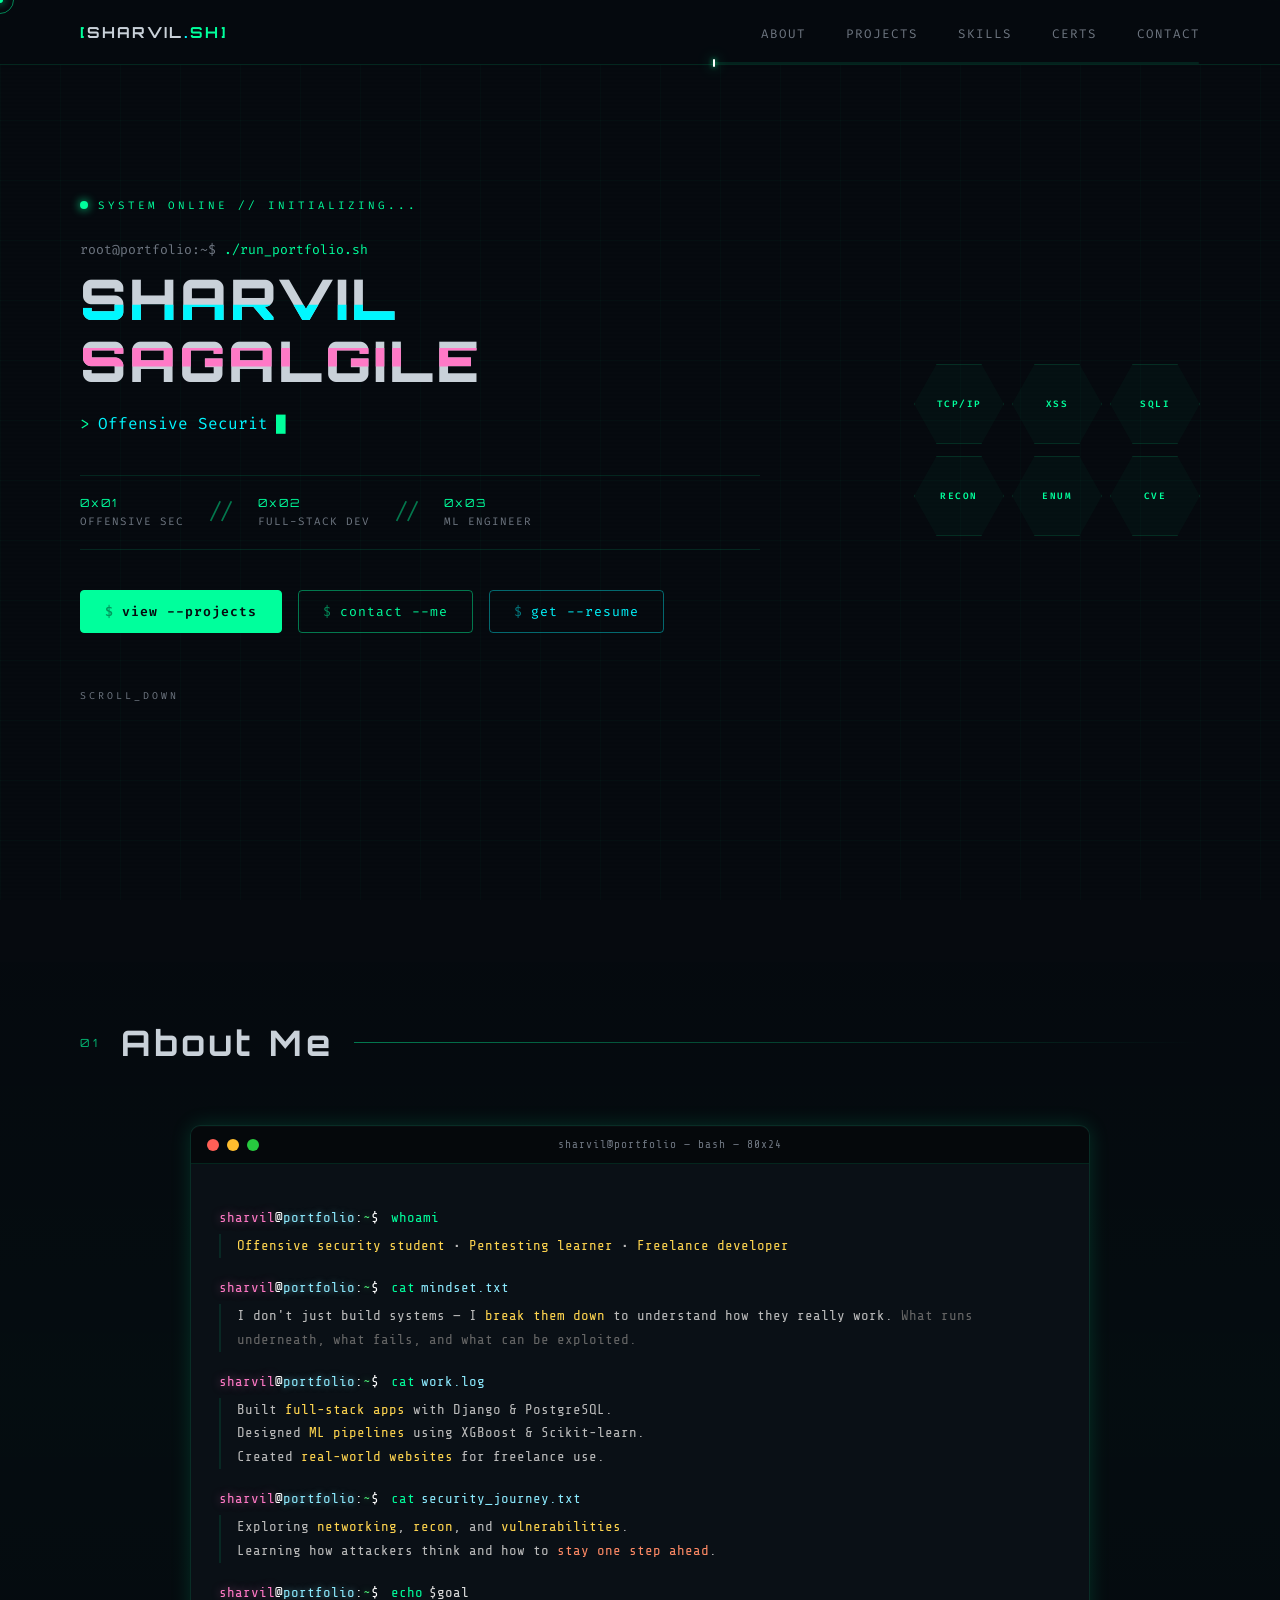
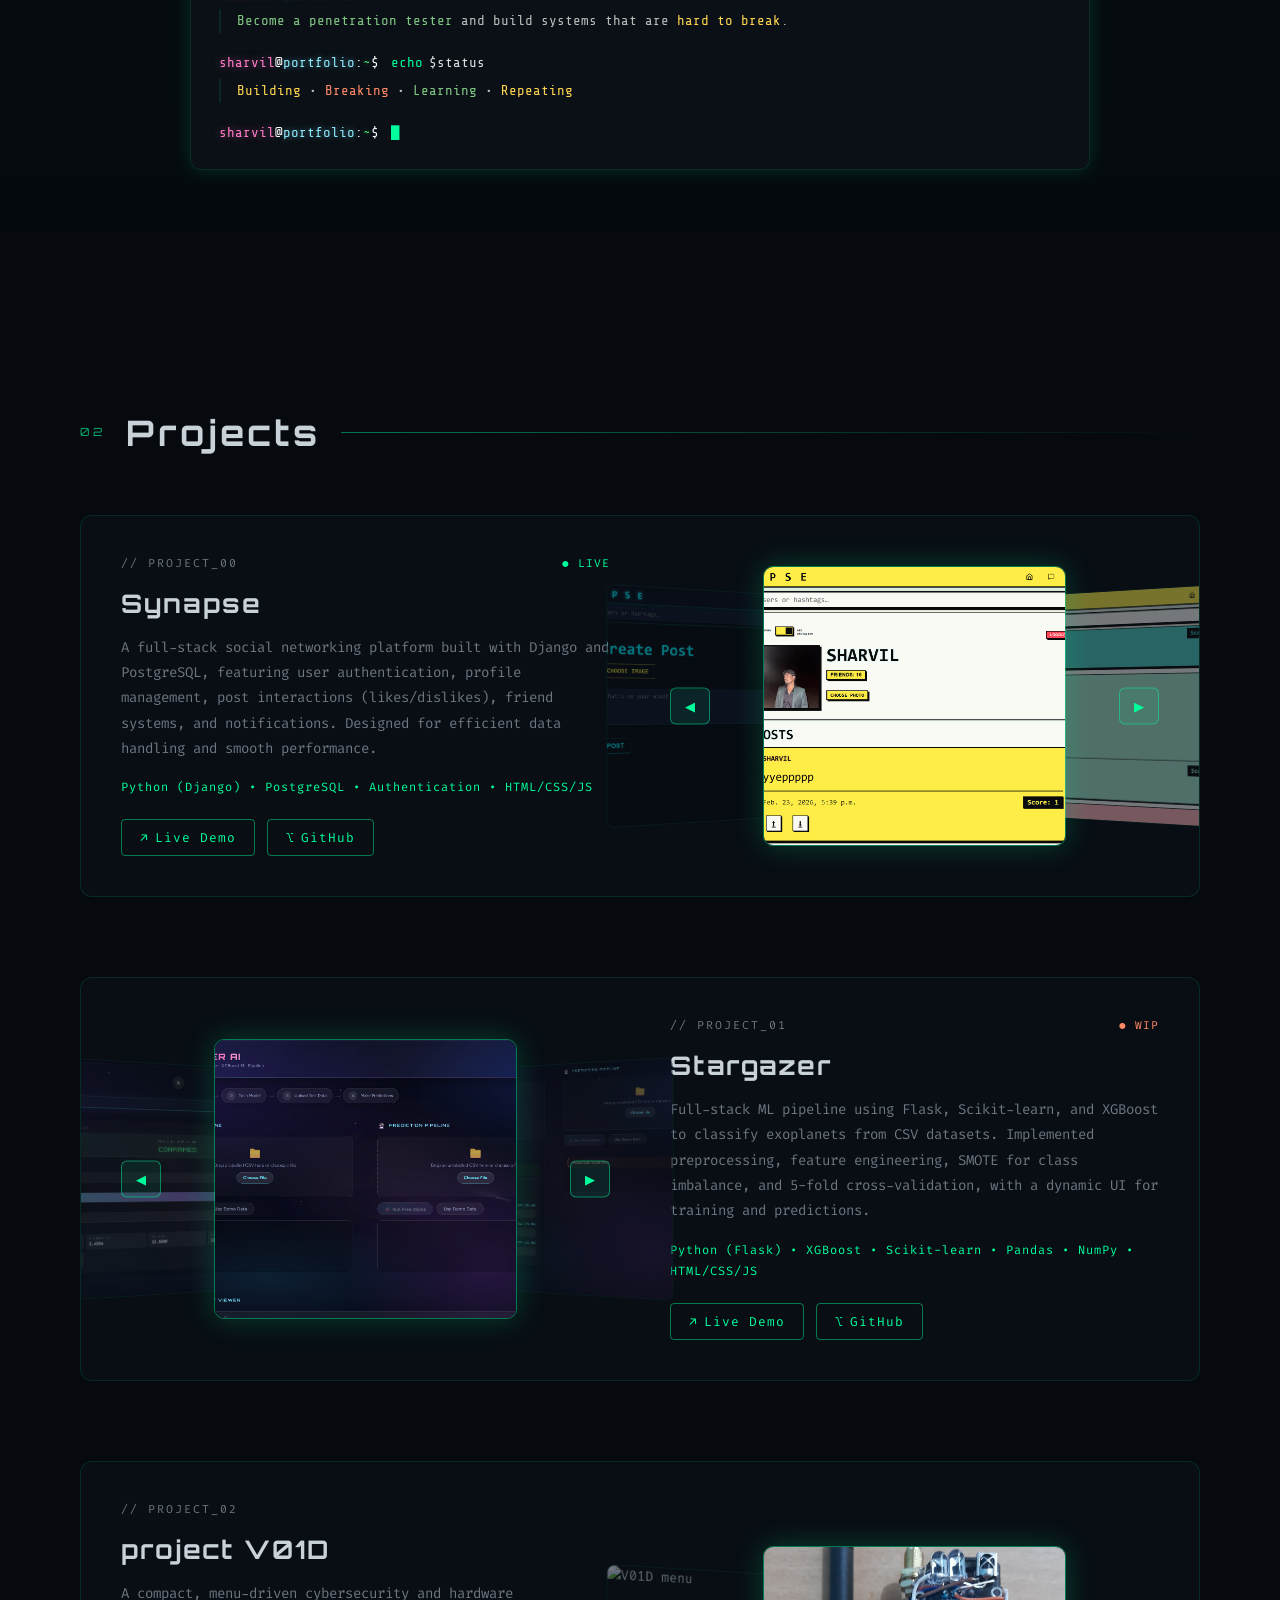
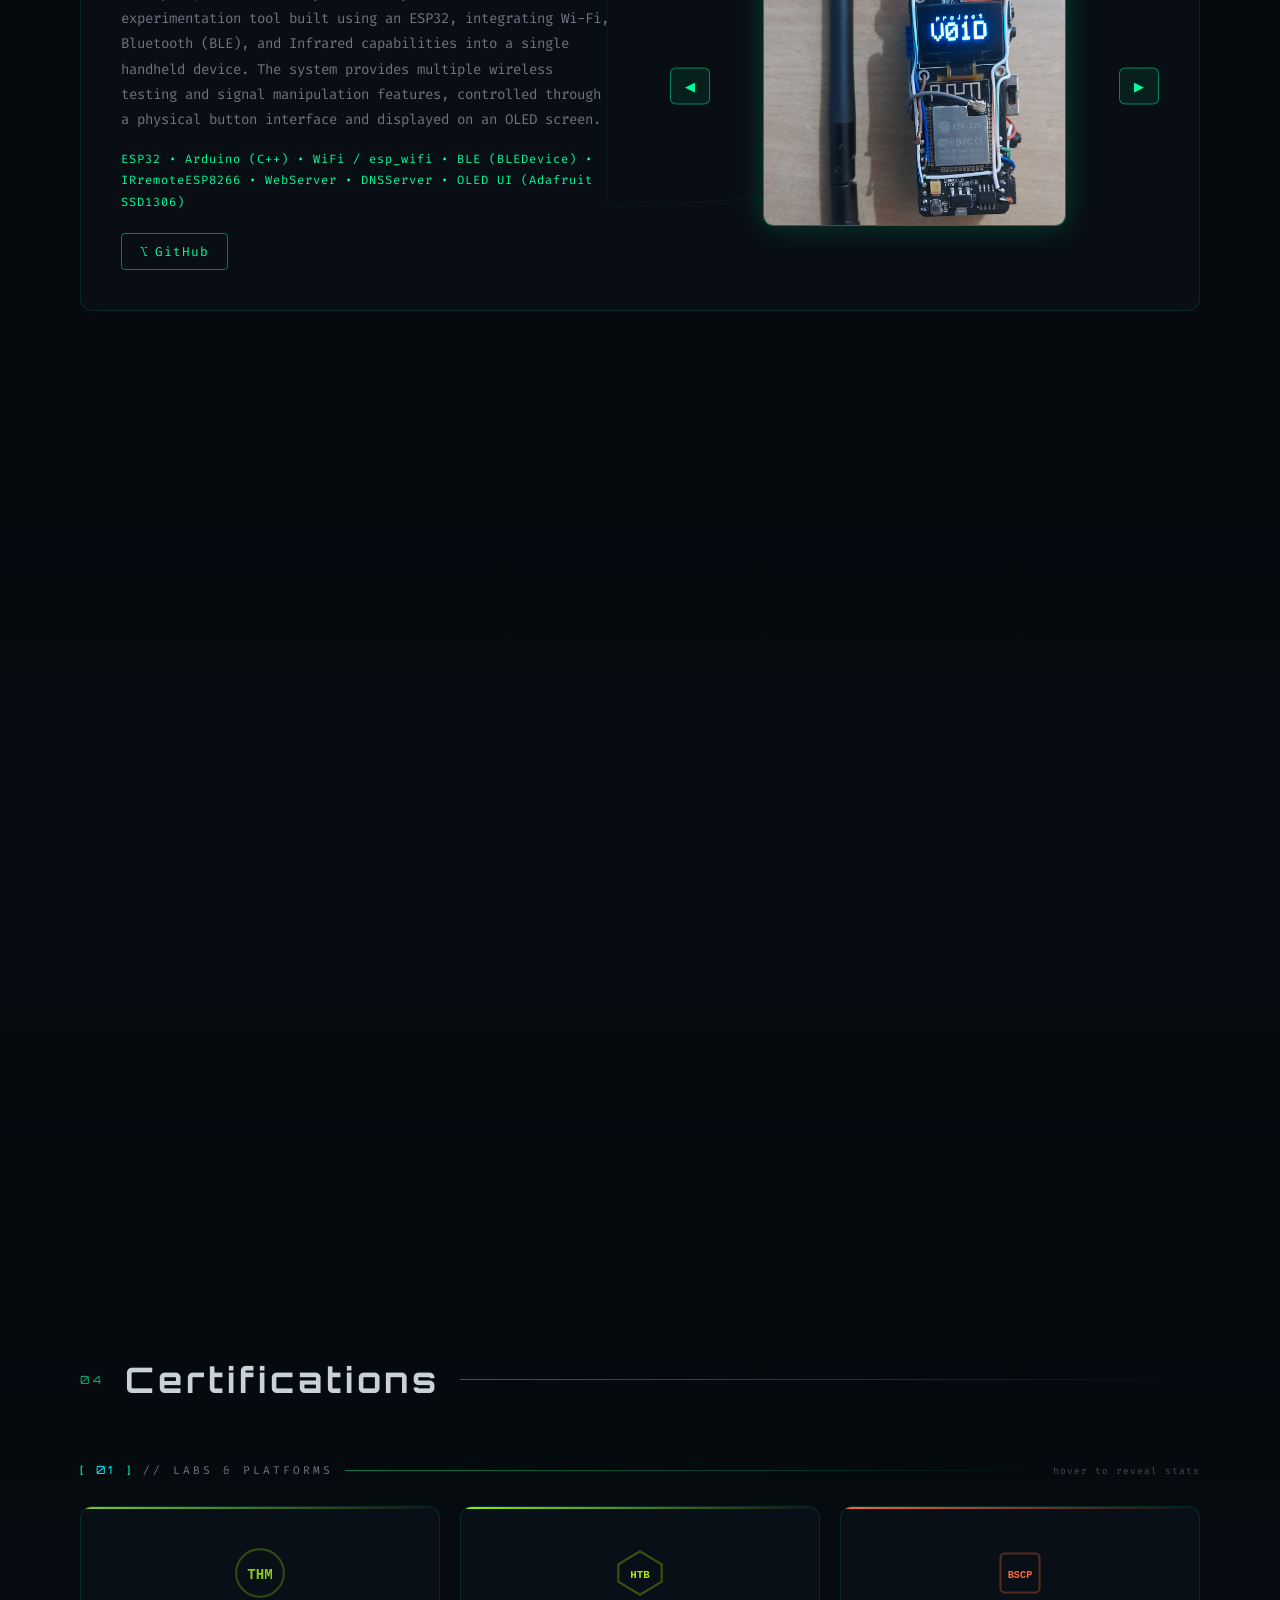
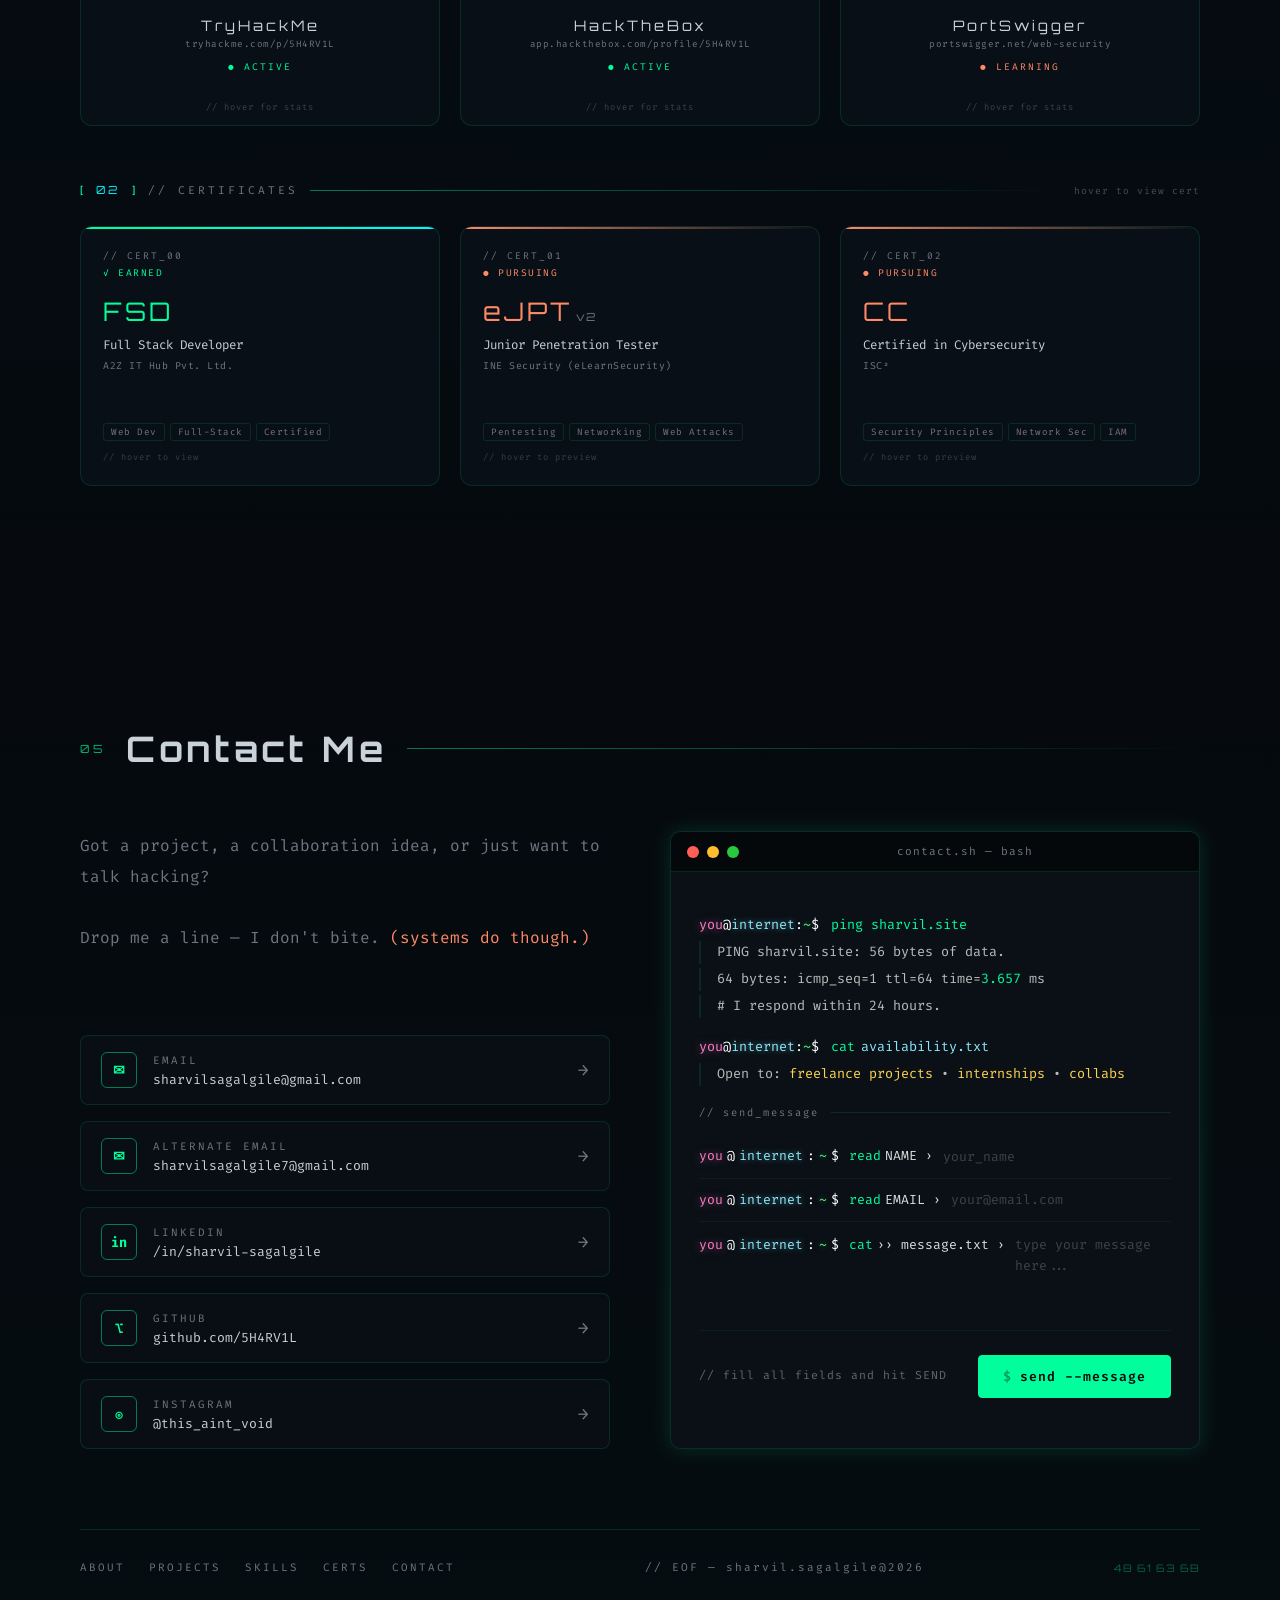
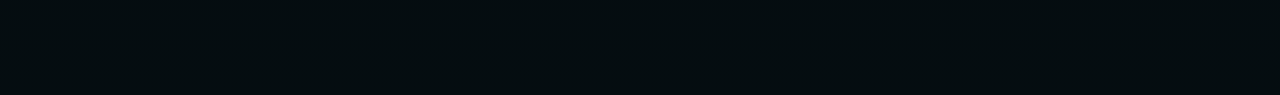
==== commit 17741cf3: "Update portfolio.html" ====
--- a/portfolio.html
+++ b/portfolio.html
@@ -4,18 +4,15 @@
     <meta charset="UTF-8">
     <meta name="viewport" content="width=device-width, initial-scale=1.0">
 
-    <!-- SEO -->
     <title>Sharvil Sagalgile | Offensive Security & Full-Stack Developer</title>
     <meta name="description" content="Sharvil Sagalgile — offensive security learner, full-stack developer and ML engineer. Open to freelance projects, internships and collaborations.">
 
-    <!-- Open Graph -->
     <meta property="og:type"        content="website">
     <meta property="og:url"         content="https://sharvil.site/">
     <meta property="og:title"       content="Sharvil Sagalgile | Offensive Security & Full-Stack Developer">
     <meta property="og:description" content="Sharvil Sagalgile — offensive security learner, full-stack developer and ML engineer. Open to freelance projects, internships and collaborations.">
     <meta property="og:image"       content="https://sharvil.site/og-preview.png">
 
-    <!-- Twitter Card -->
     <meta name="twitter:card"        content="summary_large_image">
     <meta name="twitter:title"       content="Sharvil Sagalgile | Offensive Security & Full-Stack Developer">
     <meta name="twitter:description" content="Offensive security learner, full-stack developer and ML engineer.">
@@ -37,10 +34,8 @@
     <div class="cursor-dot"></div>
     <div class="cursor-ring"></div>
 
-    <!-- Back to top -->
     <button class="back-to-top" id="back-to-top" aria-label="Back to top">↑</button>
 
-    <!-- Hex tooltip overlay -->
     <div class="hex-tooltip" id="hex-tooltip">
         <span class="ht-label" id="ht-label"></span>
         <span class="ht-desc"  id="ht-desc"></span>
@@ -445,7 +440,6 @@
         </div>
     </section>
 
-    <!-- ===== CERTIFICATIONS ===== -->
     <section id="certs">
         <div class="section-header">
             <span class="section-num">04</span>
@@ -453,7 +447,6 @@
             <div class="section-line"></div>
         </div>
 
-        <!-- ── SUBSECTION: LABS ── -->
         <div class="certs-subsection-header">
             <span class="css-bracket">[</span>
             <span class="css-label">01</span>
@@ -465,10 +458,8 @@
 
         <div class="lab-cards-grid">
 
-            <!-- TryHackMe -->
             <div class="lab-flip-card">
                 <div class="lab-flip-inner">
-                    <!-- FRONT -->
                     <div class="lab-front thm-card">
                         <div class="lab-logo-area">
                             <svg class="lab-svg" viewBox="0 0 48 48" fill="none" xmlns="http://www.w3.org/2000/svg">
@@ -481,7 +472,6 @@
                         <div class="lab-status active">● ACTIVE</div>
                         <div class="lab-flip-hint">// hover for stats</div>
                     </div>
-                    <!-- BACK -->
                     <div class="lab-back thm-back">
                         <div class="lab-back-title">TryHackMe</div>
                         <div class="lab-back-stats">
@@ -503,7 +493,6 @@
                 </div>
             </div>
 
-            <!-- HackTheBox -->
             <div class="lab-flip-card">
                 <div class="lab-flip-inner">
                     <div class="lab-front htb-card">
@@ -539,7 +528,6 @@
                 </div>
             </div>
 
-            <!-- PortSwigger -->
             <div class="lab-flip-card">
                 <div class="lab-flip-inner">
                     <div class="lab-front ps-card">
@@ -577,7 +565,6 @@
 
         </div>
 
-        <!-- ── SUBSECTION: CERTIFICATES ── -->
         <div class="certs-subsection-header">
             <span class="css-bracket">[</span>
             <span class="css-label">02</span>
@@ -589,10 +576,8 @@
 
         <div class="cert-flip-grid">
 
-            <!-- Full Stack Dev — EARNED -->
             <div class="cert-flip-card">
                 <div class="cert-flip-inner">
-                    <!-- FRONT -->
                     <div class="cert-flip-front cf-earned">
                         <div class="cfr-id">// CERT_00</div>
                         <div class="cfr-badge earned-badge">✓ EARNED</div>
@@ -604,7 +589,6 @@
                         </div>
                         <div class="cfr-hint">// hover to view</div>
                     </div>
-                    <!-- BACK — certificate mockup -->
                     <div class="cert-flip-back cf-earned-back">
                         <div class="cert-doc">
                             <div class="cert-doc-header">
@@ -624,7 +608,6 @@
                 </div>
             </div>
 
-            <!-- eJPT v2 — PURSUING -->
             <div class="cert-flip-card">
                 <div class="cert-flip-inner">
                     <div class="cert-flip-front cf-pursuing">
@@ -657,7 +640,6 @@
                 </div>
             </div>
 
-            <!-- ISC2 CC — PURSUING -->
             <div class="cert-flip-card">
                 <div class="cert-flip-inner">
                     <div class="cert-flip-front cf-pursuing">
@@ -763,7 +745,6 @@
                     </div>
                     <div class="terminal-body contact-body">
 
-                        <!-- ── ping / availability block ── -->
                         <div class="t-line">
                             <span class="prompt"><span class="user">you</span><span class="at">@</span><span class="host">internet</span><span class="colon">:</span><span class="path">~</span><span class="symbol">$</span></span>
                             <span class="cmd">ping sharvil.site</span>
@@ -777,10 +758,8 @@
                         </div>
                         <p class="output">Open to: <span class="accent">freelance projects</span> • <span class="accent">internships</span> • <span class="accent">collabs</span></p>
 
-                        <!-- ── divider ── -->
                         <div class="terminal-divider"><span>// send_message</span></div>
 
-                        <!-- ── merged form block ── -->
                         <div id="form-view">
                             <form id="contact-form" novalidate>
                                 <div class="form-field">
